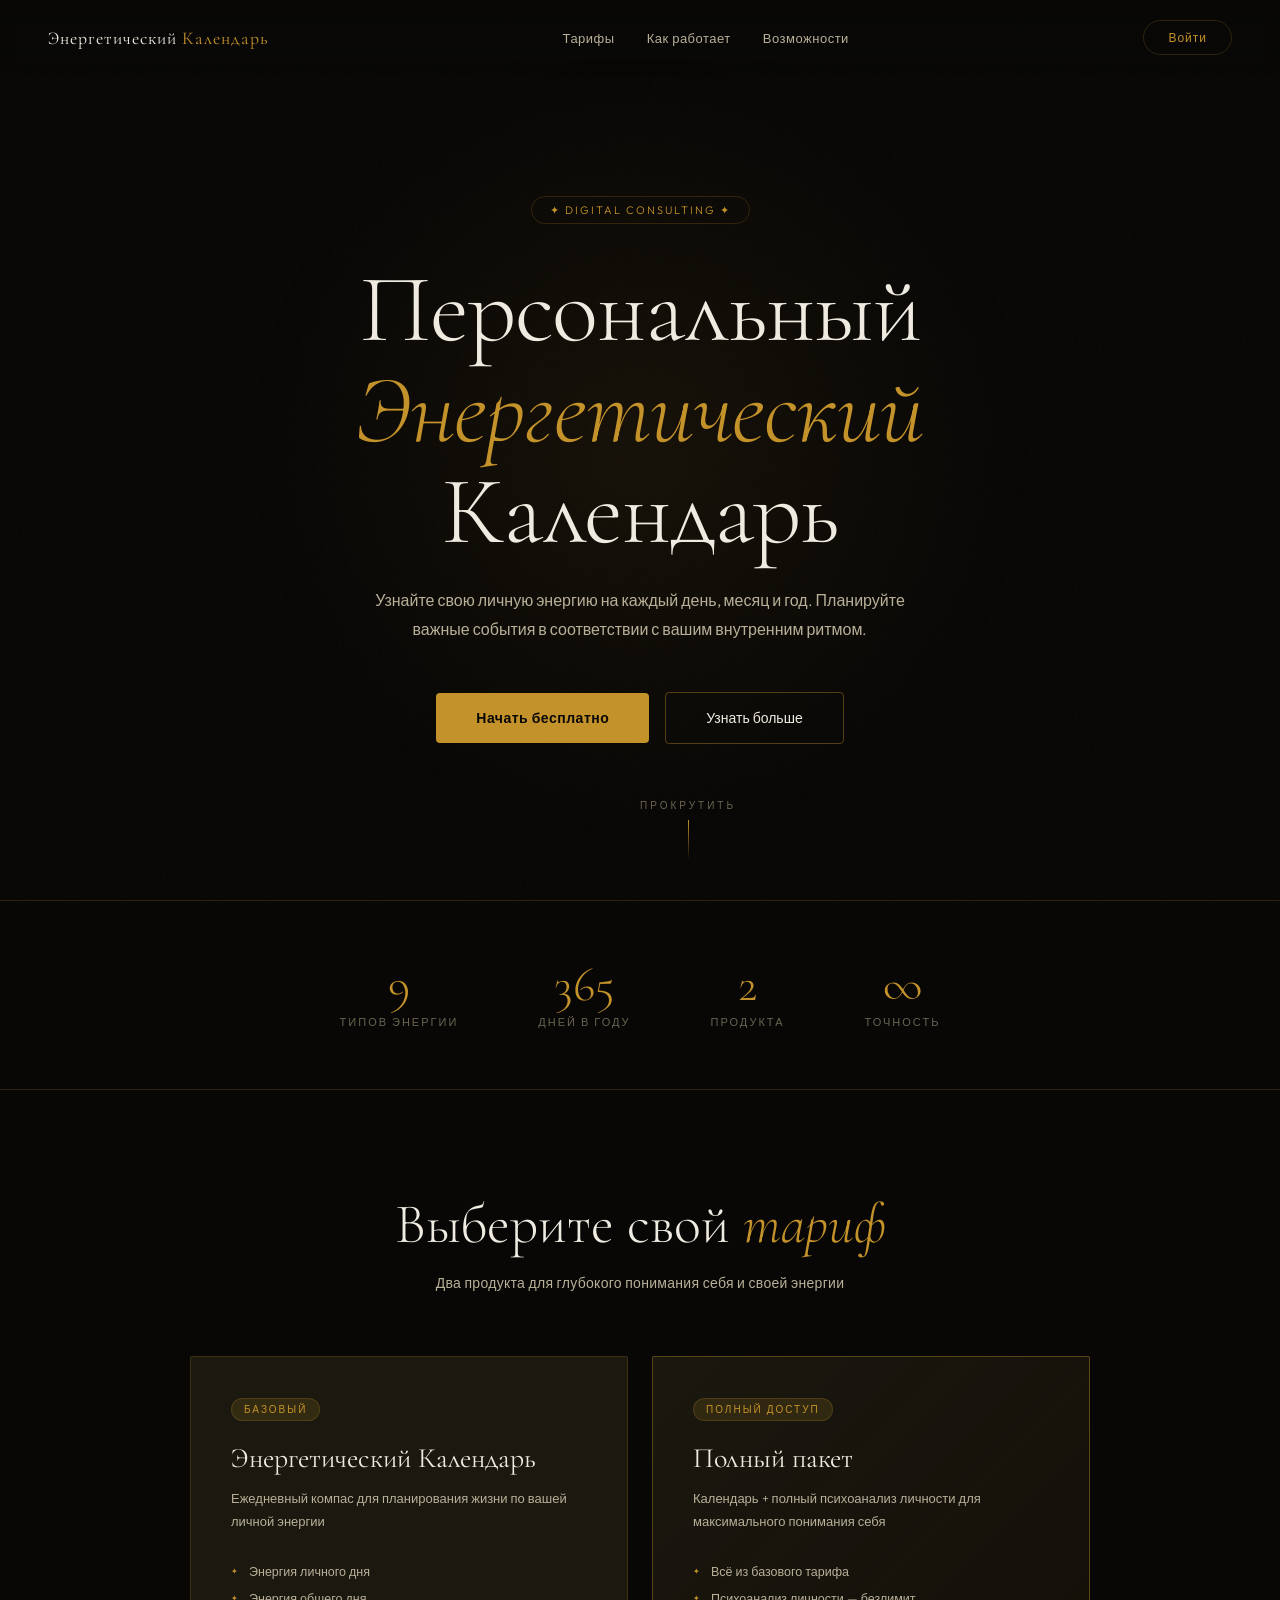
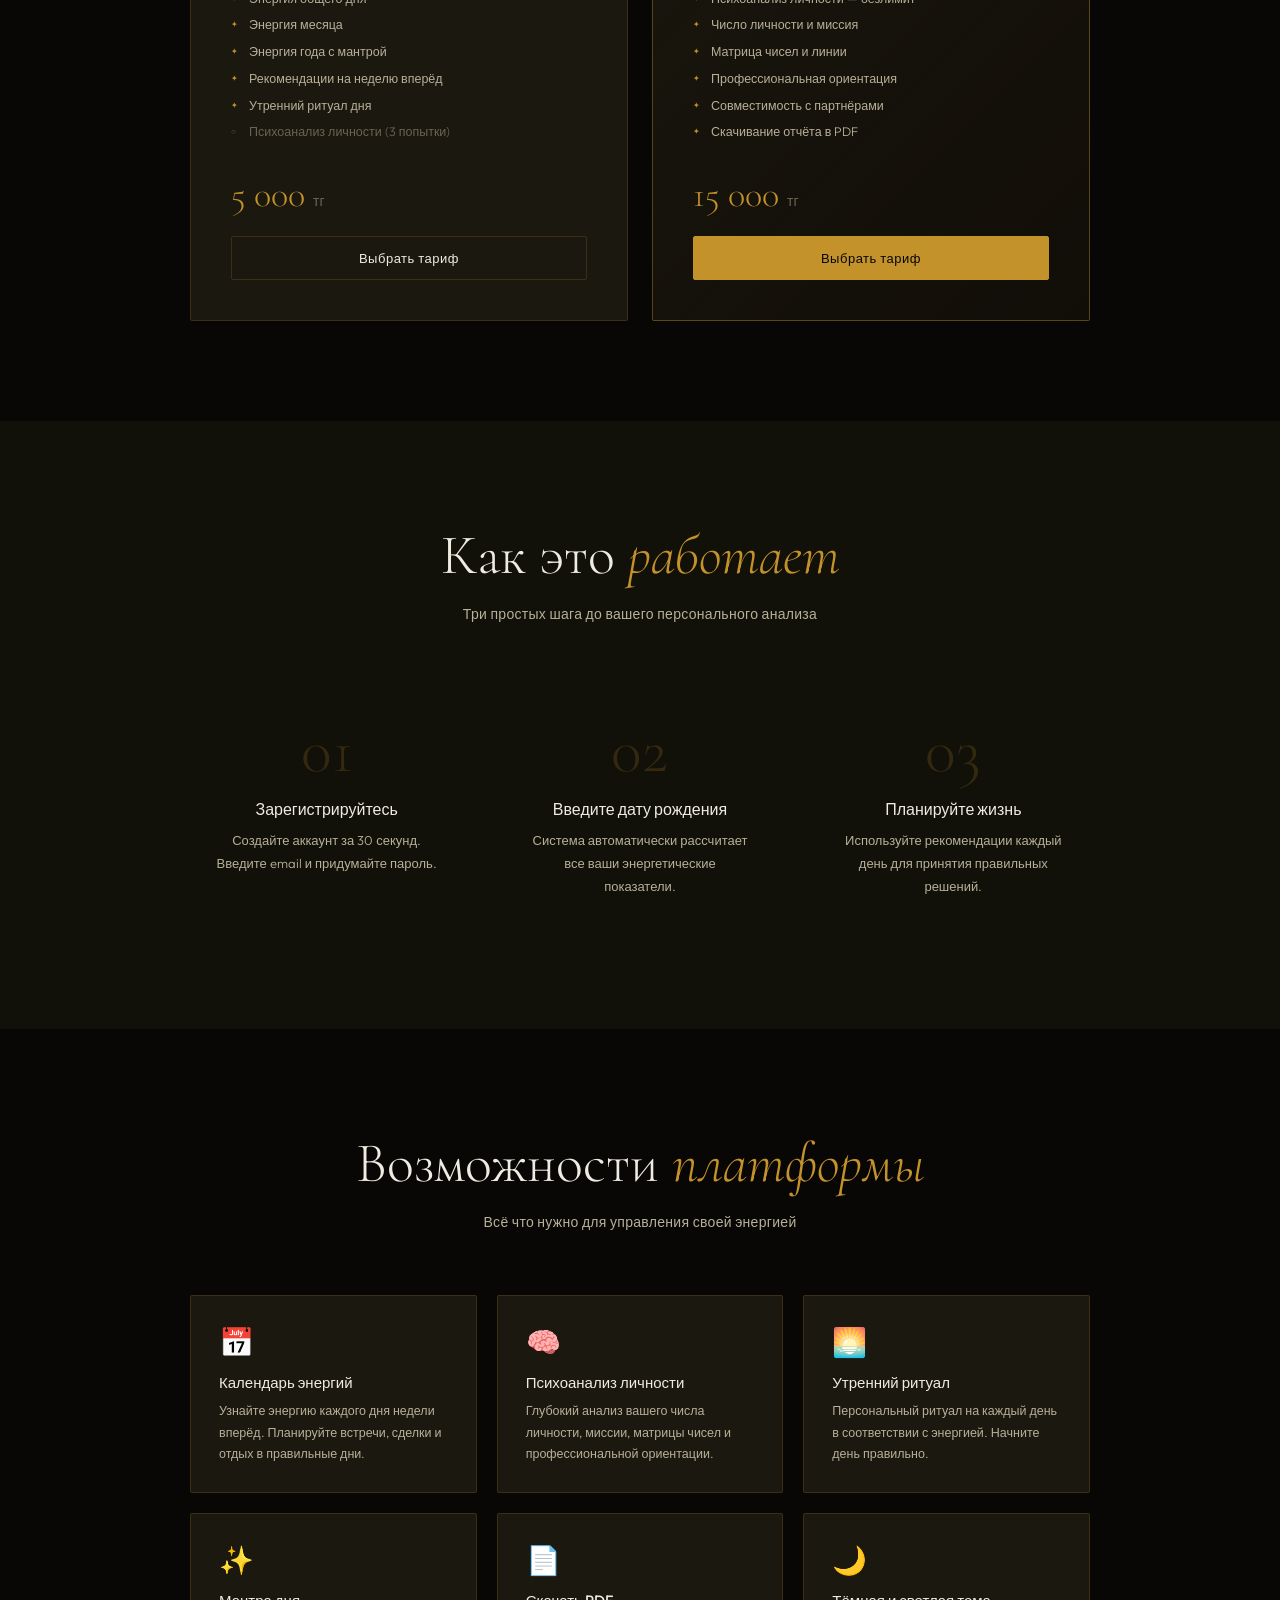
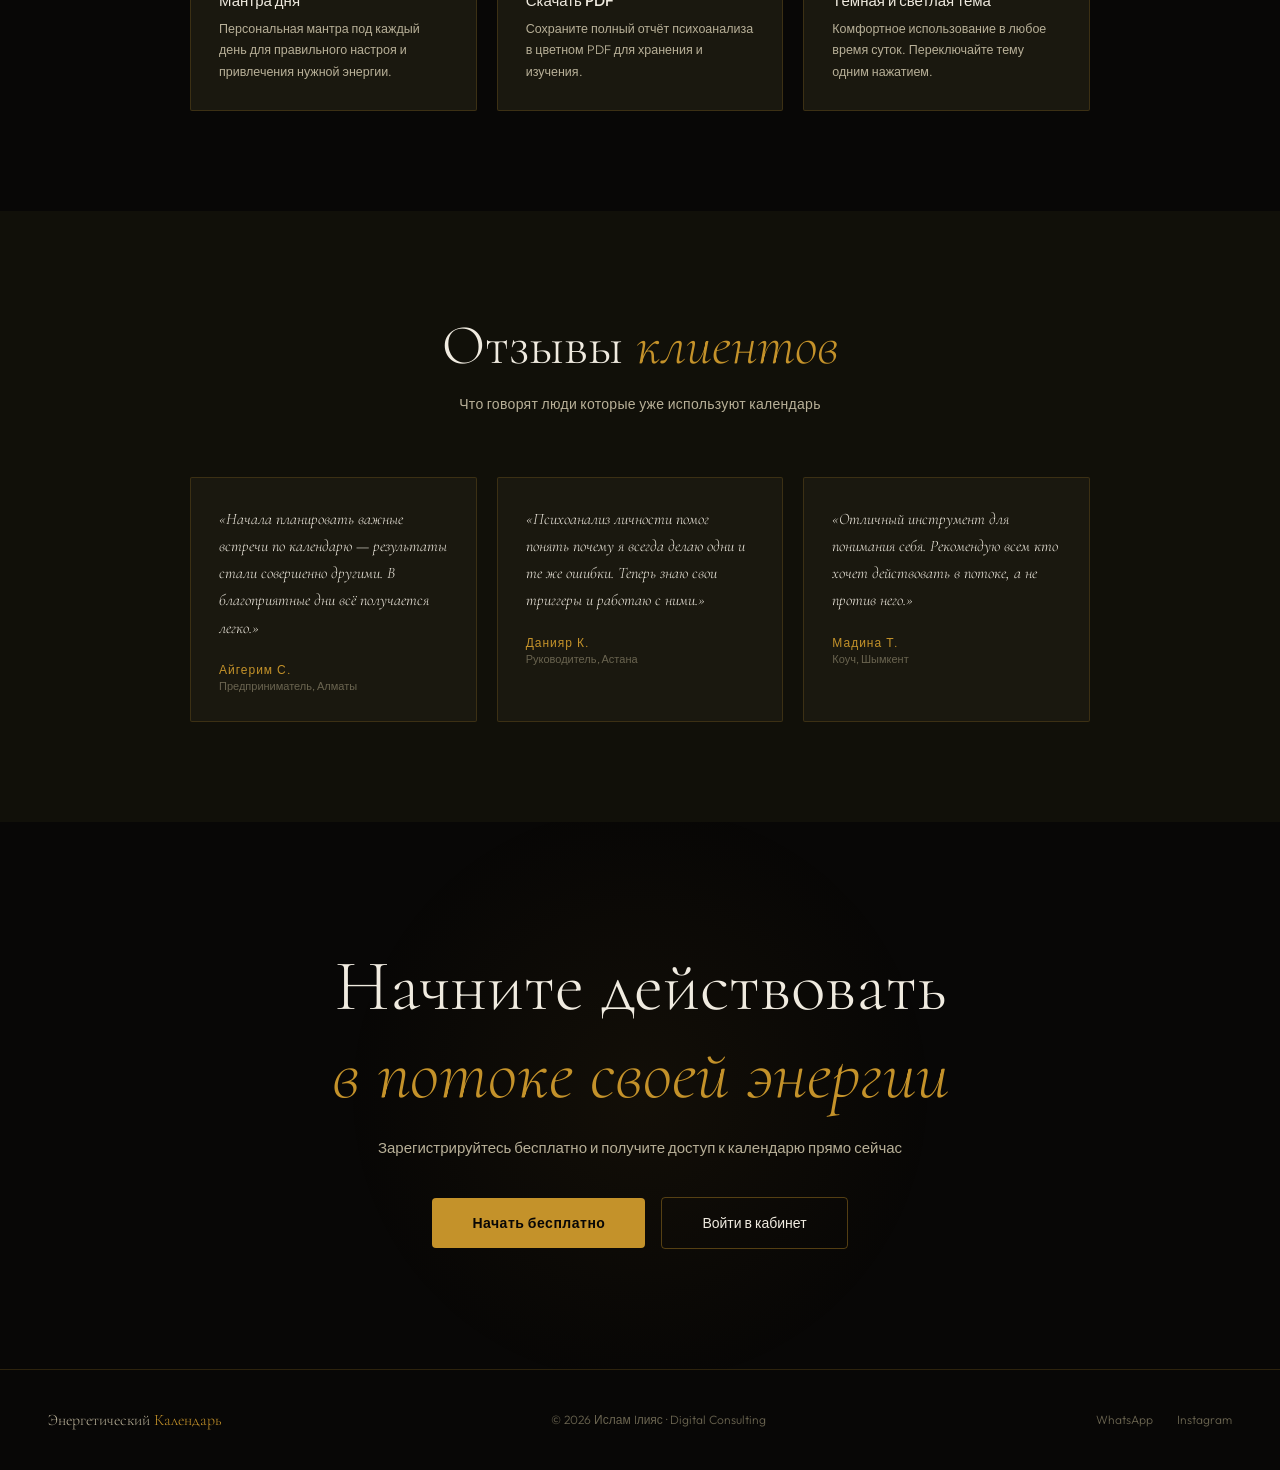
==== index.html @ 24935117 "Add files via upload" ====
<!DOCTYPE html>
<html lang="ru">
<head>
<meta charset="UTF-8">
<meta name="viewport" content="width=device-width, initial-scale=1.0">
<title>Персональный Энергетический Календарь</title>
<link href="https://fonts.googleapis.com/css2?family=Cormorant+Garamond:ital,wght@0,300;0,400;0,600;1,300;1,400&family=Outfit:wght@300;400;500;600&display=swap" rel="stylesheet">
<style>
:root{
  --gold:#C4922A;--gold2:#E8B84B;--gold3:#F5D98A;
  --dark:#080706;--dark2:#111009;--dark3:#1A180F;
  --light:#F8F4EC;--light2:#EDE8DC;--light3:#D4CDB8;
  --text:#F0EBE0;--text2:#B8B098;--text3:#6A6450;
  --border:rgba(196,146,42,0.2);
}
*{margin:0;padding:0;box-sizing:border-box;}
html{scroll-behavior:smooth;}
body{background:var(--dark);color:var(--text);font-family:'Outfit',sans-serif;font-weight:300;overflow-x:hidden;}

/* ── Grain overlay ── */
body::before{content:'';position:fixed;inset:0;background-image:url("data:image/svg+xml,%3Csvg viewBox='0 0 256 256' xmlns='http://www.w3.org/2000/svg'%3E%3Cfilter id='noise'%3E%3CfeTurbulence type='fractalNoise' baseFrequency='0.9' numOctaves='4' stitchTiles='stitch'/%3E%3C/filter%3E%3Crect width='100%25' height='100%25' filter='url(%23noise)' opacity='0.04'/%3E%3C/svg%3E");opacity:0.4;pointer-events:none;z-index:0;}

/* ── Nav ── */
nav{position:fixed;top:0;left:0;right:0;z-index:100;padding:20px 48px;display:flex;align-items:center;justify-content:space-between;background:linear-gradient(to bottom,rgba(8,7,6,0.95),transparent);backdrop-filter:blur(8px);}
.nav-logo{font-family:'Cormorant Garamond',serif;font-size:18px;font-weight:400;color:var(--text);letter-spacing:1px;}
.nav-logo span{color:var(--gold);}
.nav-links{display:flex;align-items:center;gap:32px;}
.nav-links a{font-size:13px;color:var(--text2);text-decoration:none;letter-spacing:0.5px;transition:color 0.2s;}
.nav-links a:hover{color:var(--gold);}
.nav-btn{padding:9px 24px;background:transparent;border:1px solid var(--border);border-radius:40px;color:var(--gold);font-family:'Outfit',sans-serif;font-size:12px;font-weight:500;letter-spacing:1px;text-decoration:none;transition:all 0.3s;cursor:pointer;}
.nav-btn:hover{background:var(--gold);color:var(--dark);border-color:var(--gold);}

/* ── Hero ── */
.hero{min-height:100vh;display:flex;align-items:center;justify-content:center;position:relative;overflow:hidden;padding:120px 48px 80px;}

/* Background orbs */
.hero::after{content:'';position:absolute;width:800px;height:800px;border-radius:50%;background:radial-gradient(circle,rgba(196,146,42,0.08) 0%,transparent 70%);top:50%;left:50%;transform:translate(-50%,-50%);pointer-events:none;}

.hero-inner{text-align:center;max-width:860px;position:relative;z-index:1;}

.hero-badge{display:inline-flex;align-items:center;gap:8px;padding:6px 18px;border:1px solid var(--border);border-radius:40px;font-size:11px;letter-spacing:2px;text-transform:uppercase;color:var(--gold);margin-bottom:36px;animation:fadeUp 0.8s ease both;}

.hero-title{font-family:'Cormorant Garamond',serif;font-size:clamp(48px,8vw,96px);font-weight:300;line-height:1.05;letter-spacing:-1px;margin-bottom:24px;animation:fadeUp 0.8s 0.1s ease both;opacity:0;}
.hero-title span{color:var(--gold);font-style:italic;}

.hero-sub{font-size:16px;color:var(--text2);line-height:1.8;max-width:560px;margin:0 auto 48px;animation:fadeUp 0.8s 0.2s ease both;opacity:0;}

.hero-actions{display:flex;align-items:center;justify-content:center;gap:16px;flex-wrap:wrap;animation:fadeUp 0.8s 0.3s ease both;opacity:0;}

.btn-primary{padding:16px 40px;background:var(--gold);border:none;border-radius:4px;color:var(--dark);font-family:'Outfit',sans-serif;font-size:14px;font-weight:600;letter-spacing:0.5px;text-decoration:none;cursor:pointer;transition:all 0.3s;position:relative;overflow:hidden;}
.btn-primary::after{content:'';position:absolute;inset:0;background:rgba(255,255,255,0.15);opacity:0;transition:opacity 0.2s;}
.btn-primary:hover::after{opacity:1;}
.btn-primary:hover{transform:translateY(-1px);box-shadow:0 8px 32px rgba(196,146,42,0.35);}

.btn-secondary{padding:16px 40px;background:transparent;border:1px solid rgba(196,146,42,0.4);border-radius:4px;color:var(--text);font-family:'Outfit',sans-serif;font-size:14px;font-weight:400;text-decoration:none;cursor:pointer;transition:all 0.3s;}
.btn-secondary:hover{border-color:var(--gold);color:var(--gold);}

/* Scroll indicator */
.scroll-hint{position:absolute;bottom:40px;left:50%;transform:translateX(-50%);display:flex;flex-direction:column;align-items:center;gap:8px;animation:fadeUp 1s 0.6s ease both;opacity:0;}
.scroll-hint span{font-size:10px;letter-spacing:3px;text-transform:uppercase;color:var(--text3);}
.scroll-line{width:1px;height:40px;background:linear-gradient(to bottom,var(--gold),transparent);animation:scrollPulse 2s ease infinite;}

/* ── Stats ── */
.stats{padding:60px 48px;border-top:1px solid var(--border);border-bottom:1px solid var(--border);display:flex;justify-content:center;gap:80px;flex-wrap:wrap;}
.stat-item{text-align:center;}
.stat-num{font-family:'Cormorant Garamond',serif;font-size:48px;font-weight:300;color:var(--gold);line-height:1;}
.stat-label{font-size:11px;letter-spacing:2px;text-transform:uppercase;color:var(--text3);margin-top:6px;}

/* ── Products ── */
.section{padding:100px 48px;}
.section-title{font-family:'Cormorant Garamond',serif;font-size:clamp(32px,5vw,56px);font-weight:300;text-align:center;margin-bottom:16px;}
.section-title span{color:var(--gold);font-style:italic;}
.section-sub{text-align:center;font-size:14px;color:var(--text2);margin-bottom:64px;letter-spacing:0.3px;}

.products-grid{display:grid;grid-template-columns:repeat(2,1fr);gap:24px;max-width:900px;margin:0 auto;}

.product-card{background:var(--dark3);border:1px solid var(--border);border-radius:2px;padding:40px;position:relative;overflow:hidden;transition:transform 0.3s,border-color 0.3s;}
.product-card::before{content:'';position:absolute;top:0;left:0;right:0;height:1px;background:linear-gradient(to right,transparent,var(--gold),transparent);opacity:0;transition:opacity 0.3s;}
.product-card:hover{transform:translateY(-4px);border-color:rgba(196,146,42,0.5);}
.product-card:hover::before{opacity:1;}
.product-card.featured{border-color:rgba(196,146,42,0.4);background:linear-gradient(135deg,var(--dark3),rgba(196,146,42,0.05));}

.product-badge{display:inline-block;padding:4px 12px;background:rgba(196,146,42,0.15);border:1px solid var(--border);border-radius:20px;font-size:10px;letter-spacing:2px;text-transform:uppercase;color:var(--gold);margin-bottom:20px;}
.product-name{font-family:'Cormorant Garamond',serif;font-size:28px;font-weight:400;margin-bottom:12px;}
.product-desc{font-size:13px;color:var(--text2);line-height:1.8;margin-bottom:28px;}
.product-features{list-style:none;display:flex;flex-direction:column;gap:8px;margin-bottom:32px;}
.product-features li{font-size:12.5px;color:var(--text2);padding-left:18px;position:relative;line-height:1.5;}
.product-features li::before{content:'✦';position:absolute;left:0;color:var(--gold);font-size:8px;top:3px;}
.product-features li.locked{color:var(--text3);}
.product-features li.locked::before{content:'○';color:var(--text3);}

.product-price{font-family:'Cormorant Garamond',serif;font-size:36px;font-weight:300;color:var(--gold);margin-bottom:20px;}
.product-price span{font-size:14px;font-family:'Outfit',sans-serif;color:var(--text3);font-weight:300;}

.product-btn{display:block;width:100%;padding:13px;text-align:center;background:transparent;border:1px solid var(--border);border-radius:2px;color:var(--text);font-family:'Outfit',sans-serif;font-size:13px;font-weight:500;letter-spacing:0.5px;text-decoration:none;cursor:pointer;transition:all 0.3s;}
.product-btn:hover,.product-btn.primary{background:var(--gold);color:var(--dark);border-color:var(--gold);}

/* ── How it works ── */
.how-section{padding:100px 48px;background:var(--dark2);}
.steps{display:grid;grid-template-columns:repeat(3,1fr);gap:40px;max-width:900px;margin:0 auto;}
.step{text-align:center;padding:32px 24px;}
.step-num{font-family:'Cormorant Garamond',serif;font-size:64px;font-weight:300;color:rgba(196,146,42,0.2);line-height:1;margin-bottom:16px;}
.step-title{font-size:16px;font-weight:500;margin-bottom:10px;color:var(--text);}
.step-desc{font-size:13px;color:var(--text2);line-height:1.75;}

/* ── Features ── */
.features-grid{display:grid;grid-template-columns:repeat(3,1fr);gap:20px;max-width:900px;margin:0 auto;}
.feature-card{padding:28px;background:var(--dark3);border:1px solid var(--border);border-radius:2px;transition:border-color 0.3s;}
.feature-card:hover{border-color:rgba(196,146,42,0.4);}
.feature-icon{font-size:28px;margin-bottom:14px;}
.feature-title{font-size:15px;font-weight:500;margin-bottom:8px;}
.feature-desc{font-size:12.5px;color:var(--text2);line-height:1.7;}

/* ── Testimonials ── */
.testimonials{padding:100px 48px;background:var(--dark2);}
.testimonials-grid{display:grid;grid-template-columns:repeat(3,1fr);gap:20px;max-width:900px;margin:0 auto;}
.testimonial-card{padding:28px;background:var(--dark3);border:1px solid var(--border);border-radius:2px;}
.testimonial-text{font-family:'Cormorant Garamond',serif;font-size:16px;font-style:italic;color:var(--text);line-height:1.7;margin-bottom:20px;}
.testimonial-author{font-size:12px;color:var(--gold);letter-spacing:1px;}
.testimonial-role{font-size:11px;color:var(--text3);margin-top:2px;}

/* ── CTA ── */
.cta-section{padding:120px 48px;text-align:center;position:relative;overflow:hidden;}
.cta-section::before{content:'';position:absolute;width:600px;height:600px;border-radius:50%;background:radial-gradient(circle,rgba(196,146,42,0.06) 0%,transparent 70%);top:50%;left:50%;transform:translate(-50%,-50%);pointer-events:none;}
.cta-title{font-family:'Cormorant Garamond',serif;font-size:clamp(36px,6vw,72px);font-weight:300;margin-bottom:20px;position:relative;z-index:1;}
.cta-title span{color:var(--gold);font-style:italic;}
.cta-sub{font-size:15px;color:var(--text2);margin-bottom:40px;position:relative;z-index:1;}

/* ── Footer ── */
footer{padding:40px 48px;border-top:1px solid var(--border);display:flex;align-items:center;justify-content:space-between;flex-wrap:wrap;gap:16px;}
.footer-logo{font-family:'Cormorant Garamond',serif;font-size:16px;color:var(--text2);}
.footer-logo span{color:var(--gold);}
.footer-text{font-size:12px;color:var(--text3);}
.footer-contacts{display:flex;gap:24px;}
.footer-contacts a{font-size:12px;color:var(--text3);text-decoration:none;transition:color 0.2s;}
.footer-contacts a:hover{color:var(--gold);}

/* ── Animations ── */
@keyframes fadeUp{from{opacity:0;transform:translateY(20px);}to{opacity:1;transform:translateY(0);}}
@keyframes scrollPulse{0%,100%{opacity:0.3;}50%{opacity:1;}}

.reveal{opacity:0;transform:translateY(24px);transition:opacity 0.7s ease,transform 0.7s ease;}
.reveal.visible{opacity:1;transform:translateY(0);}

/* ── Mobile ── */
@media(max-width:768px){
  nav{padding:16px 24px;}
  .nav-links{display:none;}
  .hero{padding:100px 24px 60px;}
  .stats{gap:40px;padding:40px 24px;}
  .section,.how-section,.testimonials,.cta-section{padding:60px 24px;}
  .products-grid,.steps,.features-grid,.testimonials-grid{grid-template-columns:1fr;}
  footer{padding:30px 24px;flex-direction:column;text-align:center;}
  .footer-contacts{justify-content:center;}
}
</style>
</head>
<body>

<!-- Nav -->
<nav>
  <div class="nav-logo">Энергетический <span>Календарь</span></div>
  <div class="nav-links">
    <a href="#products">Тарифы</a>
    <a href="#how">Как работает</a>
    <a href="#features">Возможности</a>
  </div>
  <a href="login.html" class="nav-btn">Войти</a>
</nav>

<!-- Hero -->
<section class="hero">
  <div class="hero-inner">
    <div class="hero-badge">✦ Digital Consulting ✦</div>
    <h1 class="hero-title">
      Персональный<br>
      <span>Энергетический</span><br>
      Календарь
    </h1>
    <p class="hero-sub">
      Узнайте свою личную энергию на каждый день, месяц и год.
      Планируйте важные события в соответствии с вашим внутренним ритмом.
    </p>
    <div class="hero-actions">
      <a href="login.html?action=register" class="btn-primary">Начать бесплатно</a>
      <a href="#products" class="btn-secondary">Узнать больше</a>
    </div>
  </div>
  <div class="scroll-hint">
    <span>Прокрутить</span>
    <div class="scroll-line"></div>
  </div>
</section>

<!-- Stats -->
<div class="stats reveal">
  <div class="stat-item">
    <div class="stat-num">9</div>
    <div class="stat-label">Типов энергии</div>
  </div>
  <div class="stat-item">
    <div class="stat-num">365</div>
    <div class="stat-label">Дней в году</div>
  </div>
  <div class="stat-item">
    <div class="stat-num">2</div>
    <div class="stat-label">Продукта</div>
  </div>
  <div class="stat-item">
    <div class="stat-num">∞</div>
    <div class="stat-label">Точность</div>
  </div>
</div>

<!-- Products -->
<section class="section" id="products">
  <h2 class="section-title reveal">Выберите свой <span>тариф</span></h2>
  <p class="section-sub reveal">Два продукта для глубокого понимания себя и своей энергии</p>
  <div class="products-grid reveal">
    <div class="product-card">
      <div class="product-badge">Базовый</div>
      <div class="product-name">Энергетический Календарь</div>
      <p class="product-desc">Ежедневный компас для планирования жизни по вашей личной энергии</p>
      <ul class="product-features">
        <li>Энергия личного дня</li>
        <li>Энергия общего дня</li>
        <li>Энергия месяца</li>
        <li>Энергия года с мантрой</li>
        <li>Рекомендации на неделю вперёд</li>
        <li>Утренний ритуал дня</li>
        <li class="locked">Психоанализ личности (3 попытки)</li>
      </ul>
      <div class="product-price">5 000 <span>тг</span></div>
      <a href="login.html?action=register&plan=basic" class="product-btn">Выбрать тариф</a>
    </div>
    <div class="product-card featured">
      <div class="product-badge">Полный доступ</div>
      <div class="product-name">Полный пакет</div>
      <p class="product-desc">Календарь + полный психоанализ личности для максимального понимания себя</p>
      <ul class="product-features">
        <li>Всё из базового тарифа</li>
        <li>Психоанализ личности — безлимит</li>
        <li>Число личности и миссия</li>
        <li>Матрица чисел и линии</li>
        <li>Профессиональная ориентация</li>
        <li>Совместимость с партнёрами</li>
        <li>Скачивание отчёта в PDF</li>
      </ul>
      <div class="product-price">15 000 <span>тг</span></div>
      <a href="login.html?action=register&plan=full" class="product-btn primary">Выбрать тариф</a>
    </div>
  </div>
</section>

<!-- How it works -->
<section class="how-section" id="how">
  <h2 class="section-title reveal">Как это <span>работает</span></h2>
  <p class="section-sub reveal">Три простых шага до вашего персонального анализа</p>
  <div class="steps">
    <div class="step reveal">
      <div class="step-num">01</div>
      <div class="step-title">Зарегистрируйтесь</div>
      <p class="step-desc">Создайте аккаунт за 30 секунд. Введите email и придумайте пароль.</p>
    </div>
    <div class="step reveal">
      <div class="step-num">02</div>
      <div class="step-title">Введите дату рождения</div>
      <p class="step-desc">Система автоматически рассчитает все ваши энергетические показатели.</p>
    </div>
    <div class="step reveal">
      <div class="step-num">03</div>
      <div class="step-title">Планируйте жизнь</div>
      <p class="step-desc">Используйте рекомендации каждый день для принятия правильных решений.</p>
    </div>
  </div>
</section>

<!-- Features -->
<section class="section" id="features">
  <h2 class="section-title reveal">Возможности <span>платформы</span></h2>
  <p class="section-sub reveal">Всё что нужно для управления своей энергией</p>
  <div class="features-grid">
    <div class="feature-card reveal">
      <div class="feature-icon">📅</div>
      <div class="feature-title">Календарь энергий</div>
      <p class="feature-desc">Узнайте энергию каждого дня недели вперёд. Планируйте встречи, сделки и отдых в правильные дни.</p>
    </div>
    <div class="feature-card reveal">
      <div class="feature-icon">🧠</div>
      <div class="feature-title">Психоанализ личности</div>
      <p class="feature-desc">Глубокий анализ вашего числа личности, миссии, матрицы чисел и профессиональной ориентации.</p>
    </div>
    <div class="feature-card reveal">
      <div class="feature-icon">🌅</div>
      <div class="feature-title">Утренний ритуал</div>
      <p class="feature-desc">Персональный ритуал на каждый день в соответствии с энергией. Начните день правильно.</p>
    </div>
    <div class="feature-card reveal">
      <div class="feature-icon">✨</div>
      <div class="feature-title">Мантра дня</div>
      <p class="feature-desc">Персональная мантра под каждый день для правильного настроя и привлечения нужной энергии.</p>
    </div>
    <div class="feature-card reveal">
      <div class="feature-icon">📄</div>
      <div class="feature-title">Скачать PDF</div>
      <p class="feature-desc">Сохраните полный отчёт психоанализа в цветном PDF для хранения и изучения.</p>
    </div>
    <div class="feature-card reveal">
      <div class="feature-icon">🌙</div>
      <div class="feature-title">Тёмная и светлая тема</div>
      <p class="feature-desc">Комфортное использование в любое время суток. Переключайте тему одним нажатием.</p>
    </div>
  </div>
</section>

<!-- Testimonials -->
<section class="testimonials">
  <h2 class="section-title reveal">Отзывы <span>клиентов</span></h2>
  <p class="section-sub reveal">Что говорят люди которые уже используют календарь</p>
  <div class="testimonials-grid">
    <div class="testimonial-card reveal">
      <p class="testimonial-text">«Начала планировать важные встречи по календарю — результаты стали совершенно другими. В благоприятные дни всё получается легко.»</p>
      <div class="testimonial-author">Айгерим С.</div>
      <div class="testimonial-role">Предприниматель, Алматы</div>
    </div>
    <div class="testimonial-card reveal">
      <p class="testimonial-text">«Психоанализ личности помог понять почему я всегда делаю одни и те же ошибки. Теперь знаю свои триггеры и работаю с ними.»</p>
      <div class="testimonial-author">Данияр К.</div>
      <div class="testimonial-role">Руководитель, Астана</div>
    </div>
    <div class="testimonial-card reveal">
      <p class="testimonial-text">«Отличный инструмент для понимания себя. Рекомендую всем кто хочет действовать в потоке, а не против него.»</p>
      <div class="testimonial-author">Мадина Т.</div>
      <div class="testimonial-role">Коуч, Шымкент</div>
    </div>
  </div>
</section>

<!-- CTA -->
<section class="cta-section">
  <h2 class="cta-title reveal">Начните действовать<br><span>в потоке своей энергии</span></h2>
  <p class="cta-sub reveal">Зарегистрируйтесь бесплатно и получите доступ к календарю прямо сейчас</p>
  <div class="hero-actions reveal">
    <a href="login.html?action=register" class="btn-primary">Начать бесплатно</a>
    <a href="login.html" class="btn-secondary">Войти в кабинет</a>
  </div>
</section>

<!-- Footer -->
<footer>
  <div class="footer-logo">Энергетический <span>Календарь</span></div>
  <div class="footer-text">© 2026 Ислам Iлияс · Digital Consulting</div>
  <div class="footer-contacts">
    <a href="https://wa.me/77001234567">WhatsApp</a>
    <a href="https://instagram.com/islam_ilyas">Instagram</a>
  </div>
</footer>

<script>
// Reveal on scroll
const observer=new IntersectionObserver(entries=>{
  entries.forEach(e=>{if(e.isIntersecting){e.target.classList.add('visible');}});
},{threshold:0.1});
document.querySelectorAll('.reveal').forEach(el=>observer.observe(el));
</script>
</body>
</html>
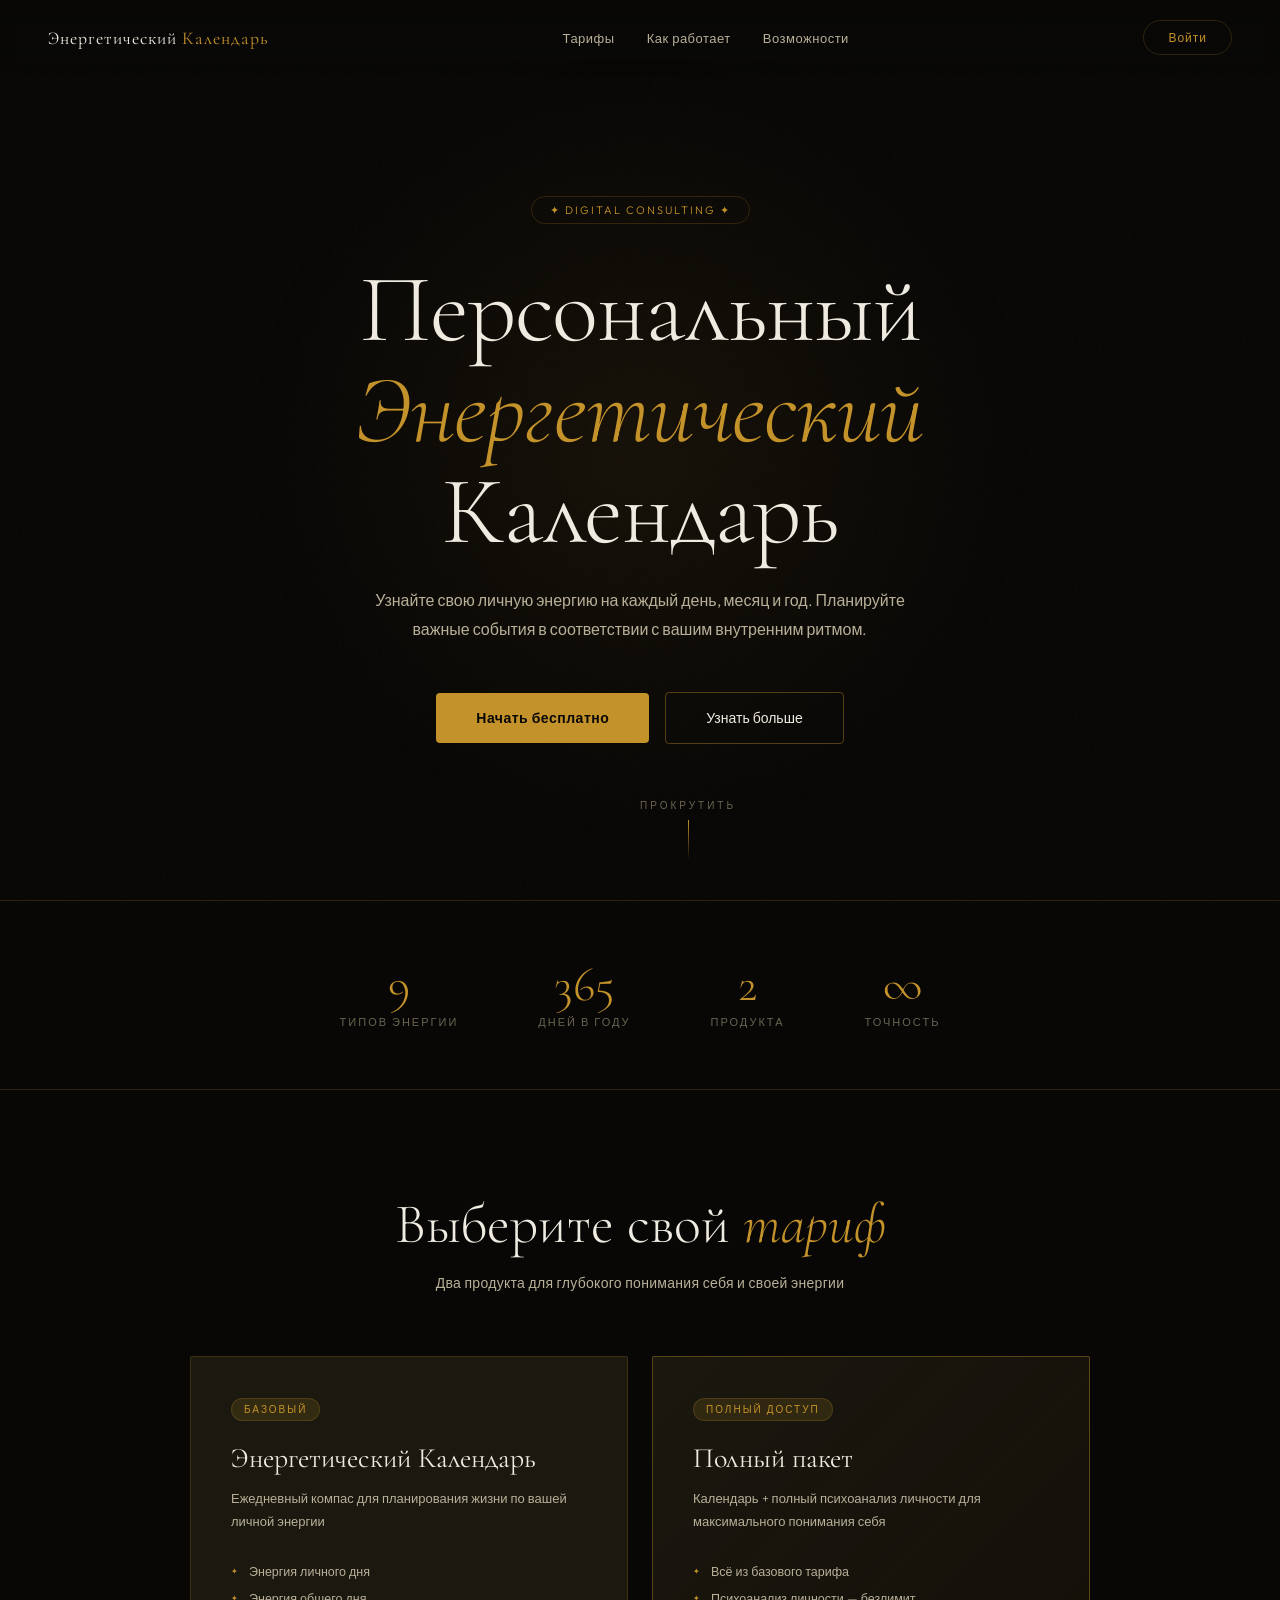
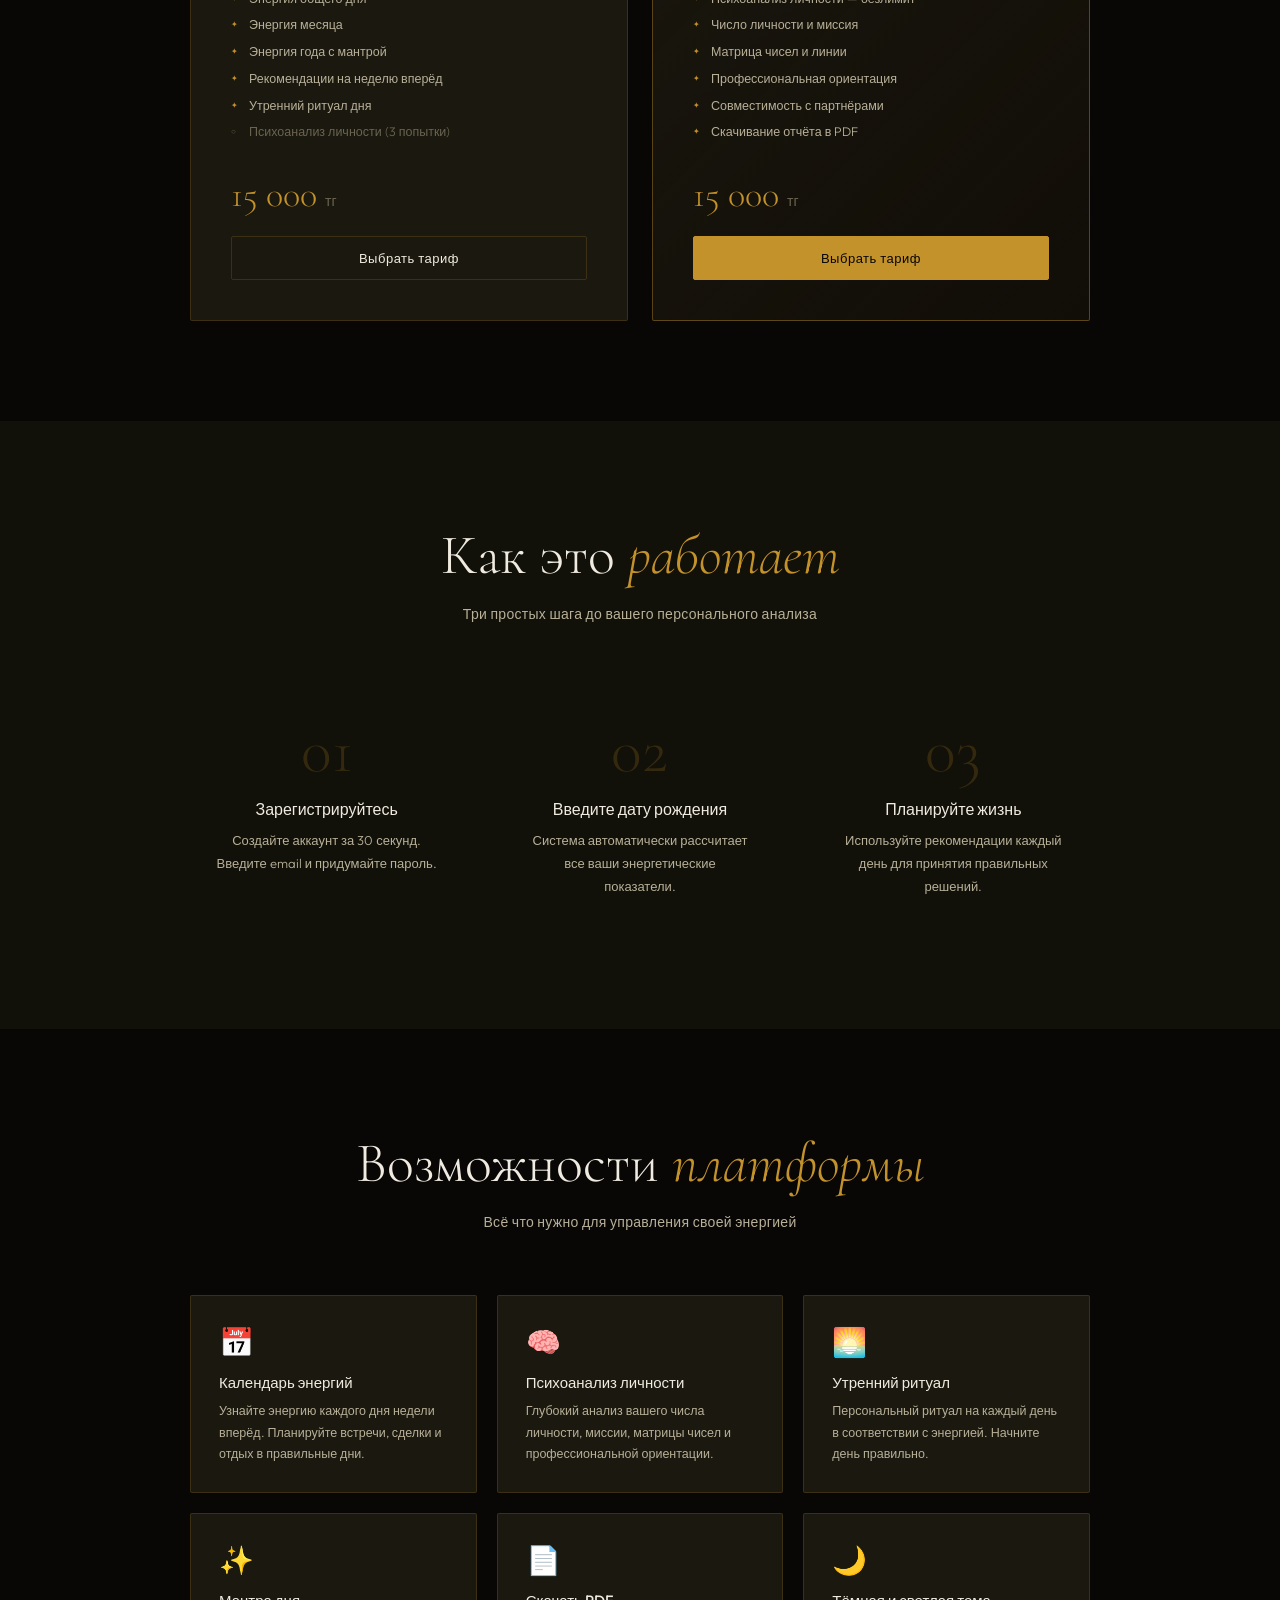
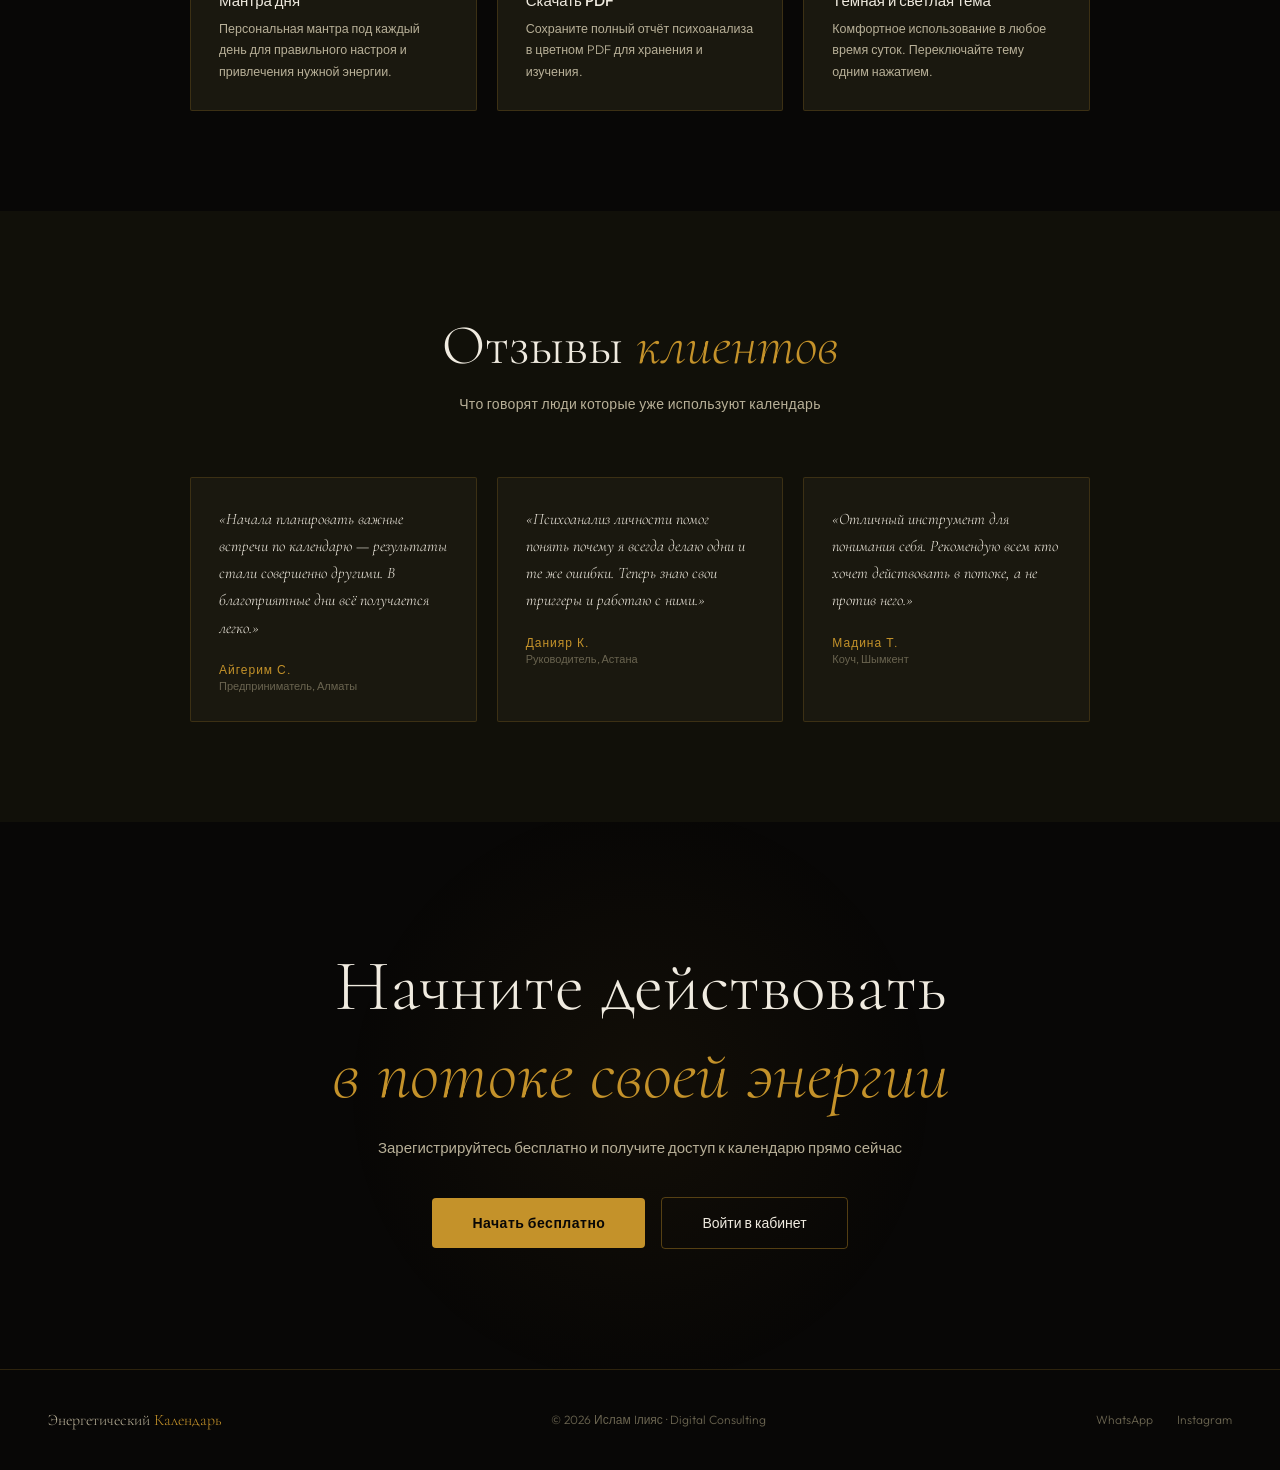
==== commit 138ed4b3: "Add files via upload" ====
--- a/index.html
+++ b/index.html
@@ -230,7 +230,7 @@
         <li>Утренний ритуал дня</li>
         <li class="locked">Психоанализ личности (3 попытки)</li>
       </ul>
-      <div class="product-price">5 000 <span>тг</span></div>
+      <div class="product-price">15 000 <span>тг</span></div>
       <a href="login.html?action=register&plan=basic" class="product-btn">Выбрать тариф</a>
     </div>
     <div class="product-card featured">
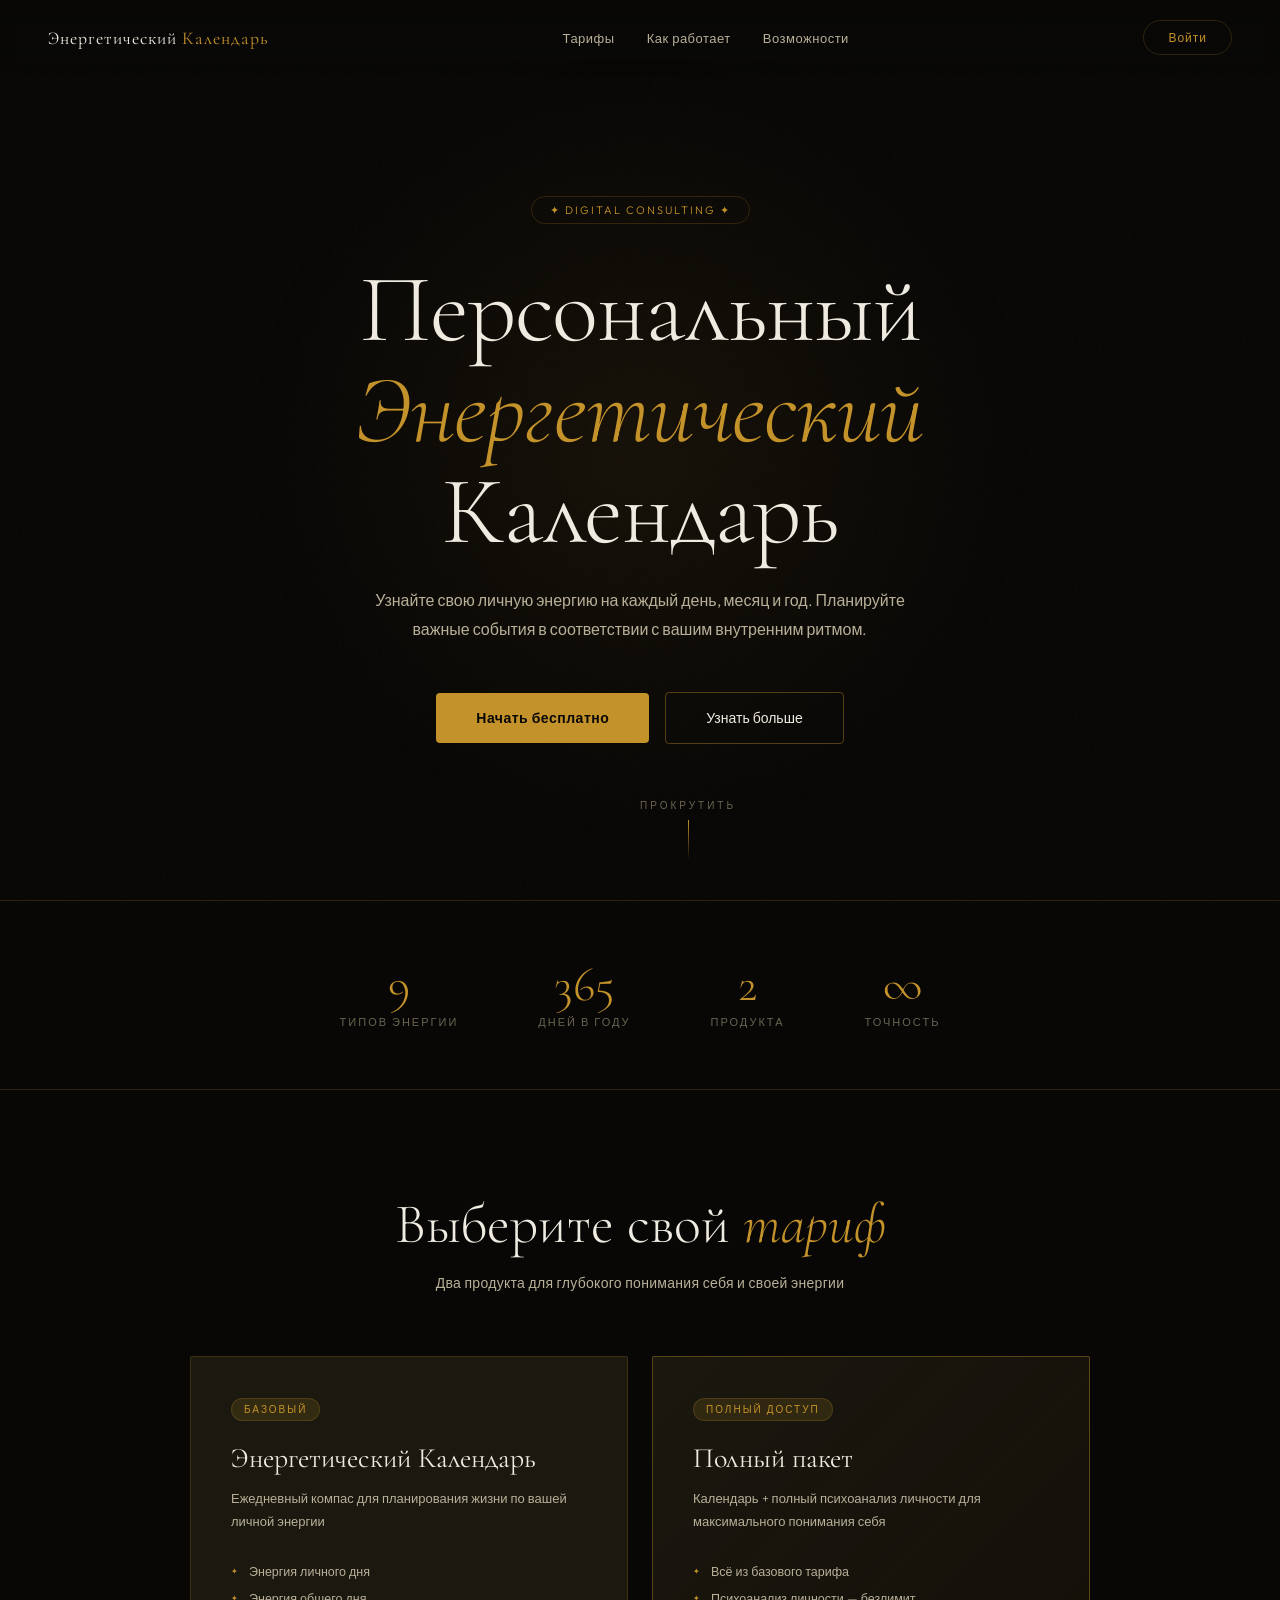
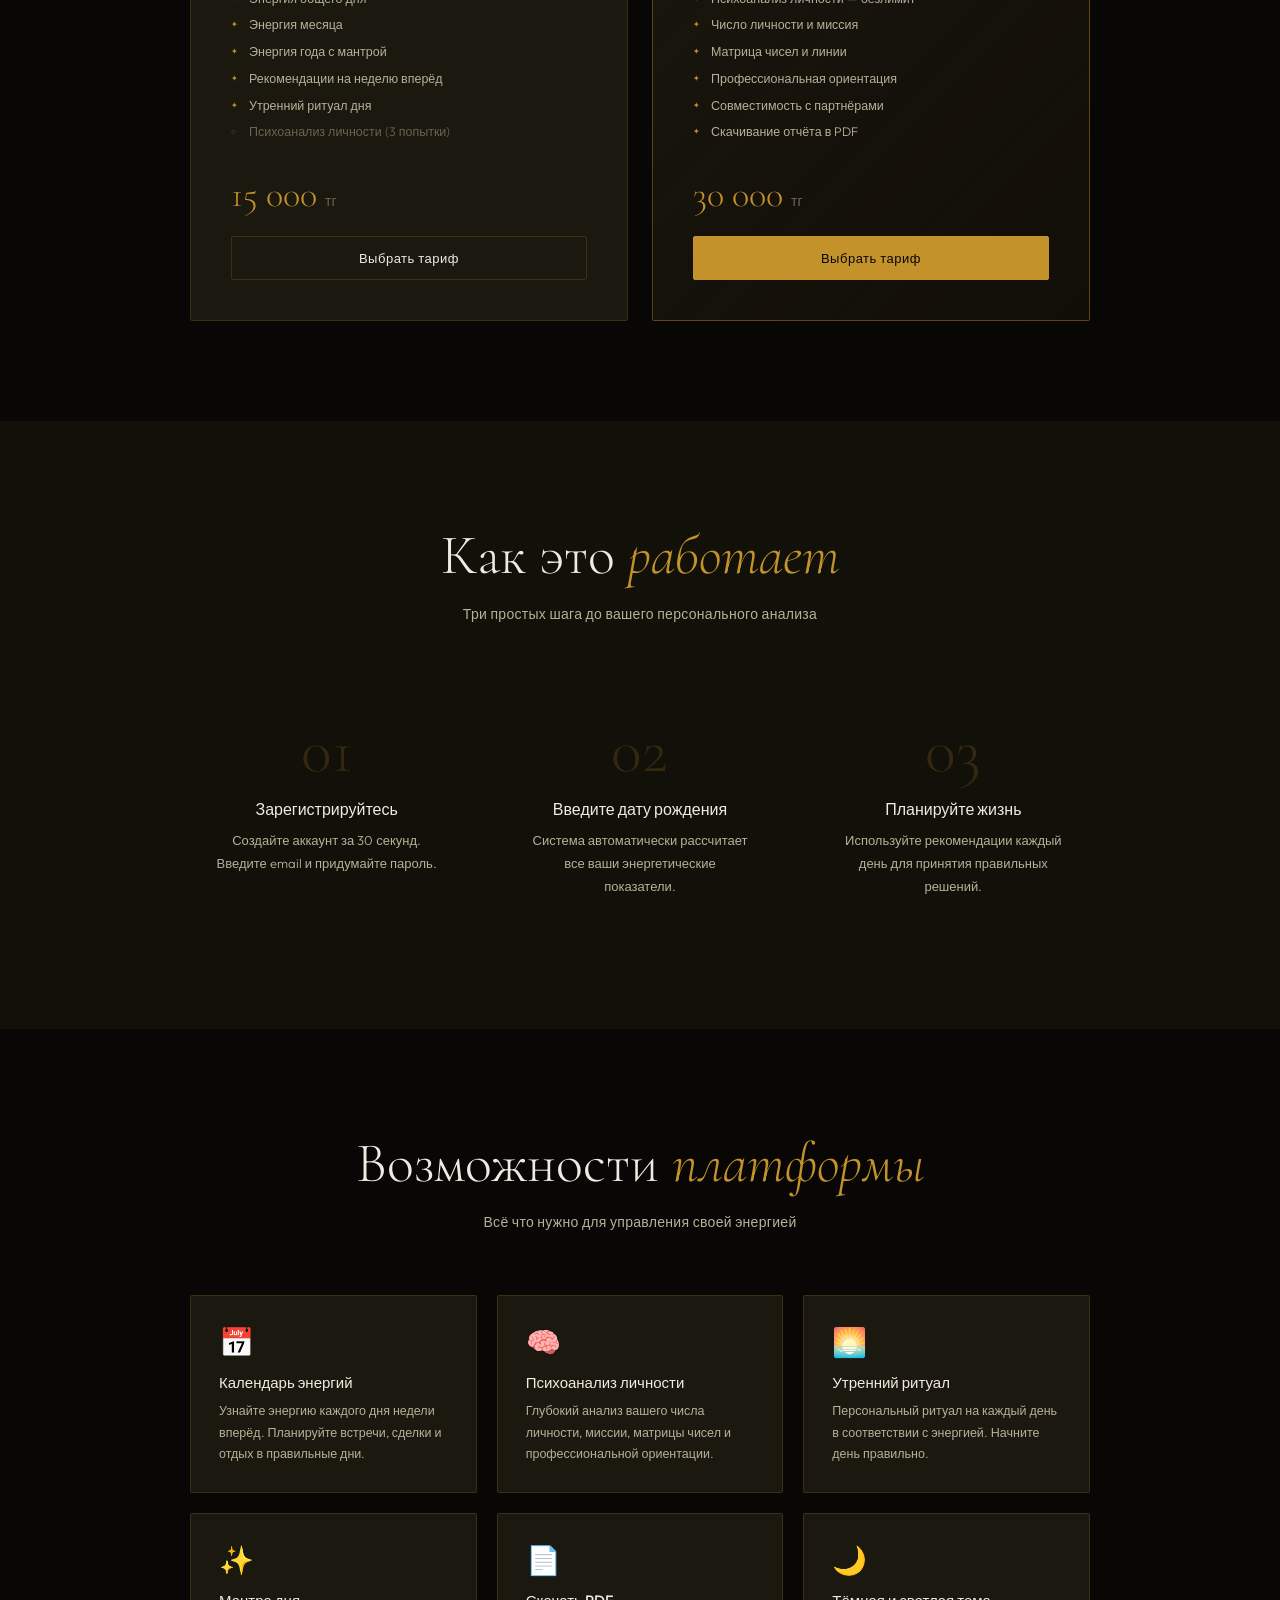
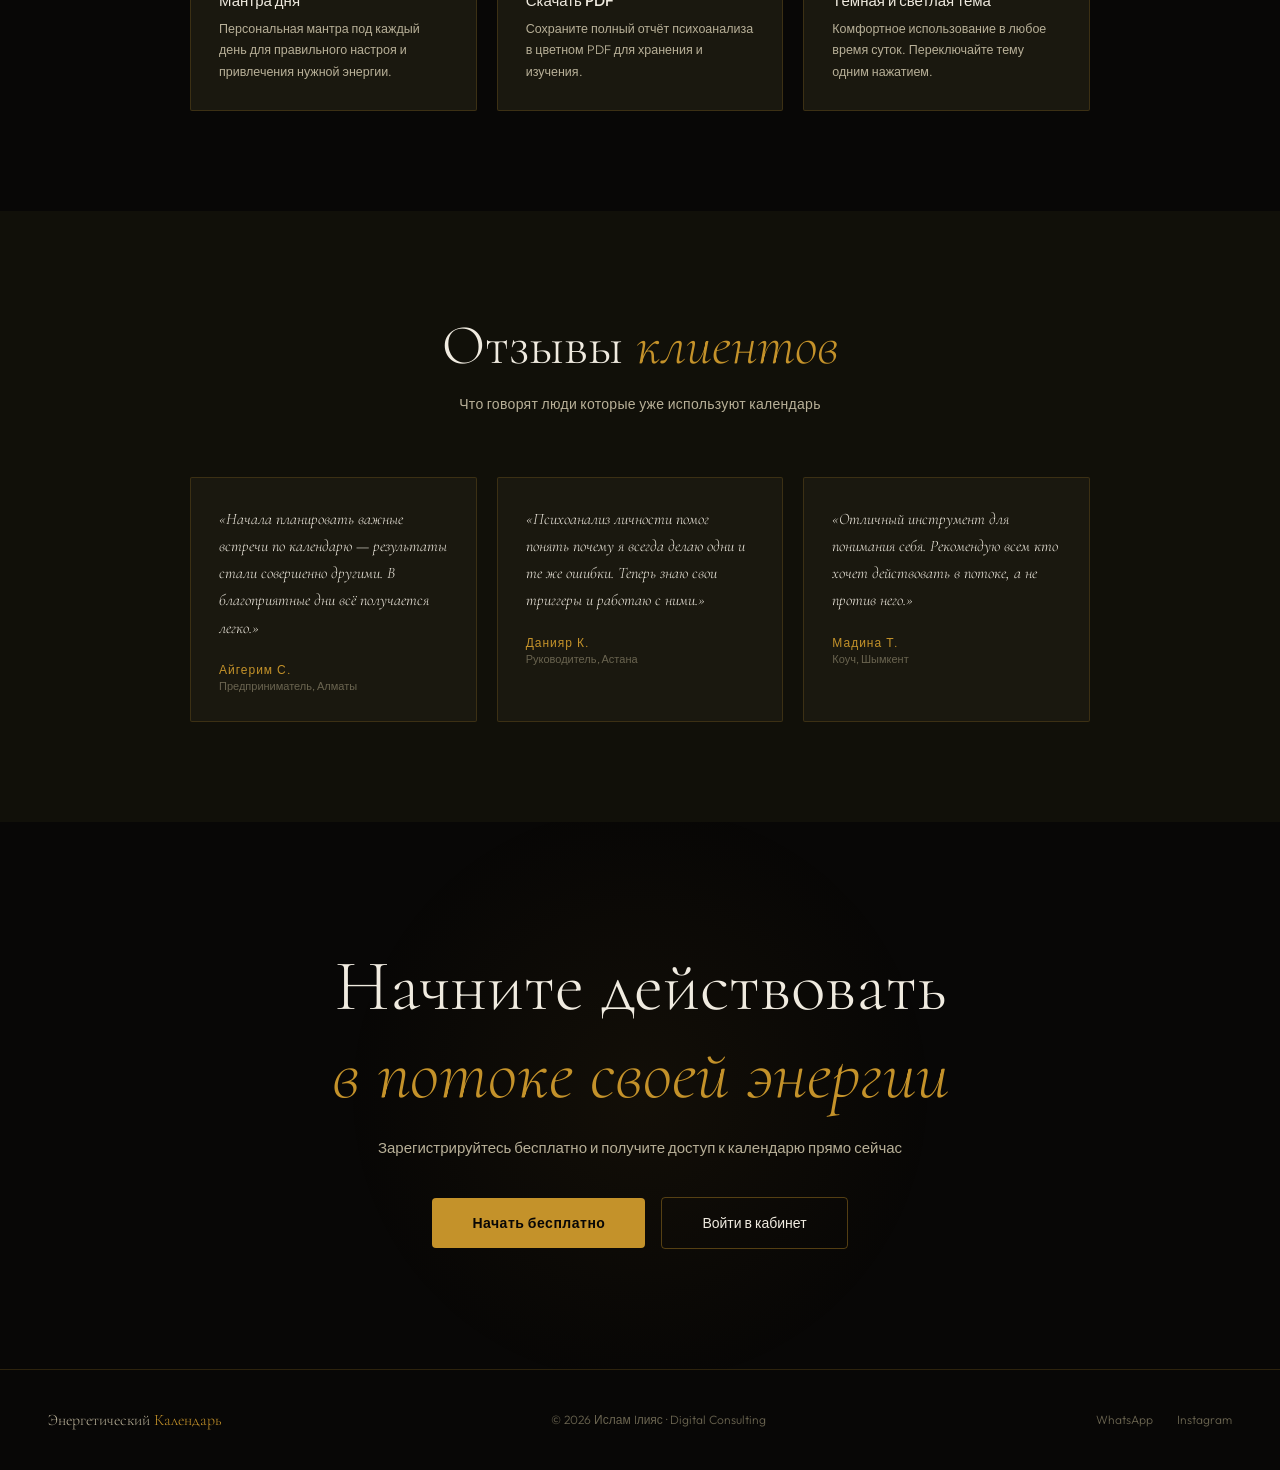
==== commit 9f151a0e: "Add files via upload" ====
--- a/index.html
+++ b/index.html
@@ -246,7 +246,7 @@
         <li>Совместимость с партнёрами</li>
         <li>Скачивание отчёта в PDF</li>
       </ul>
-      <div class="product-price">15 000 <span>тг</span></div>
+      <div class="product-price">30 000 <span>тг</span></div>
       <a href="login.html?action=register&plan=full" class="product-btn primary">Выбрать тариф</a>
     </div>
   </div>
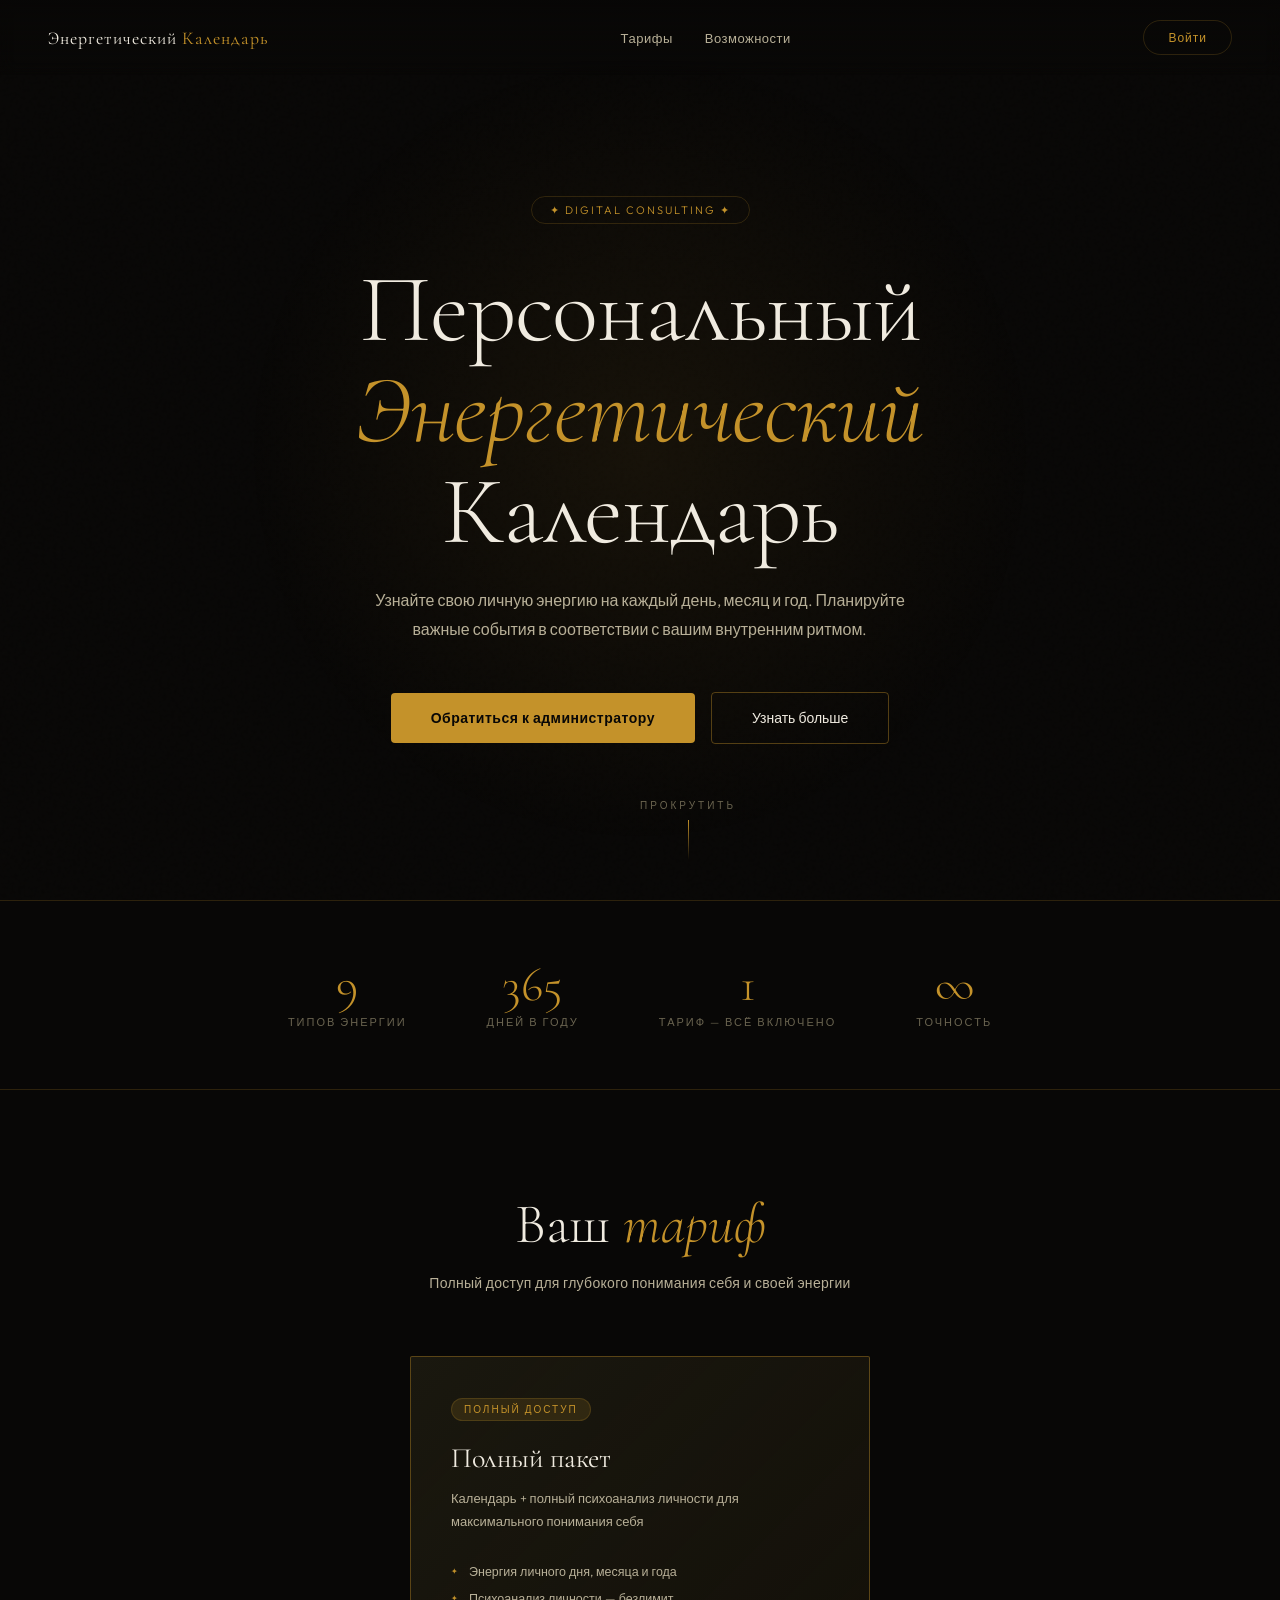
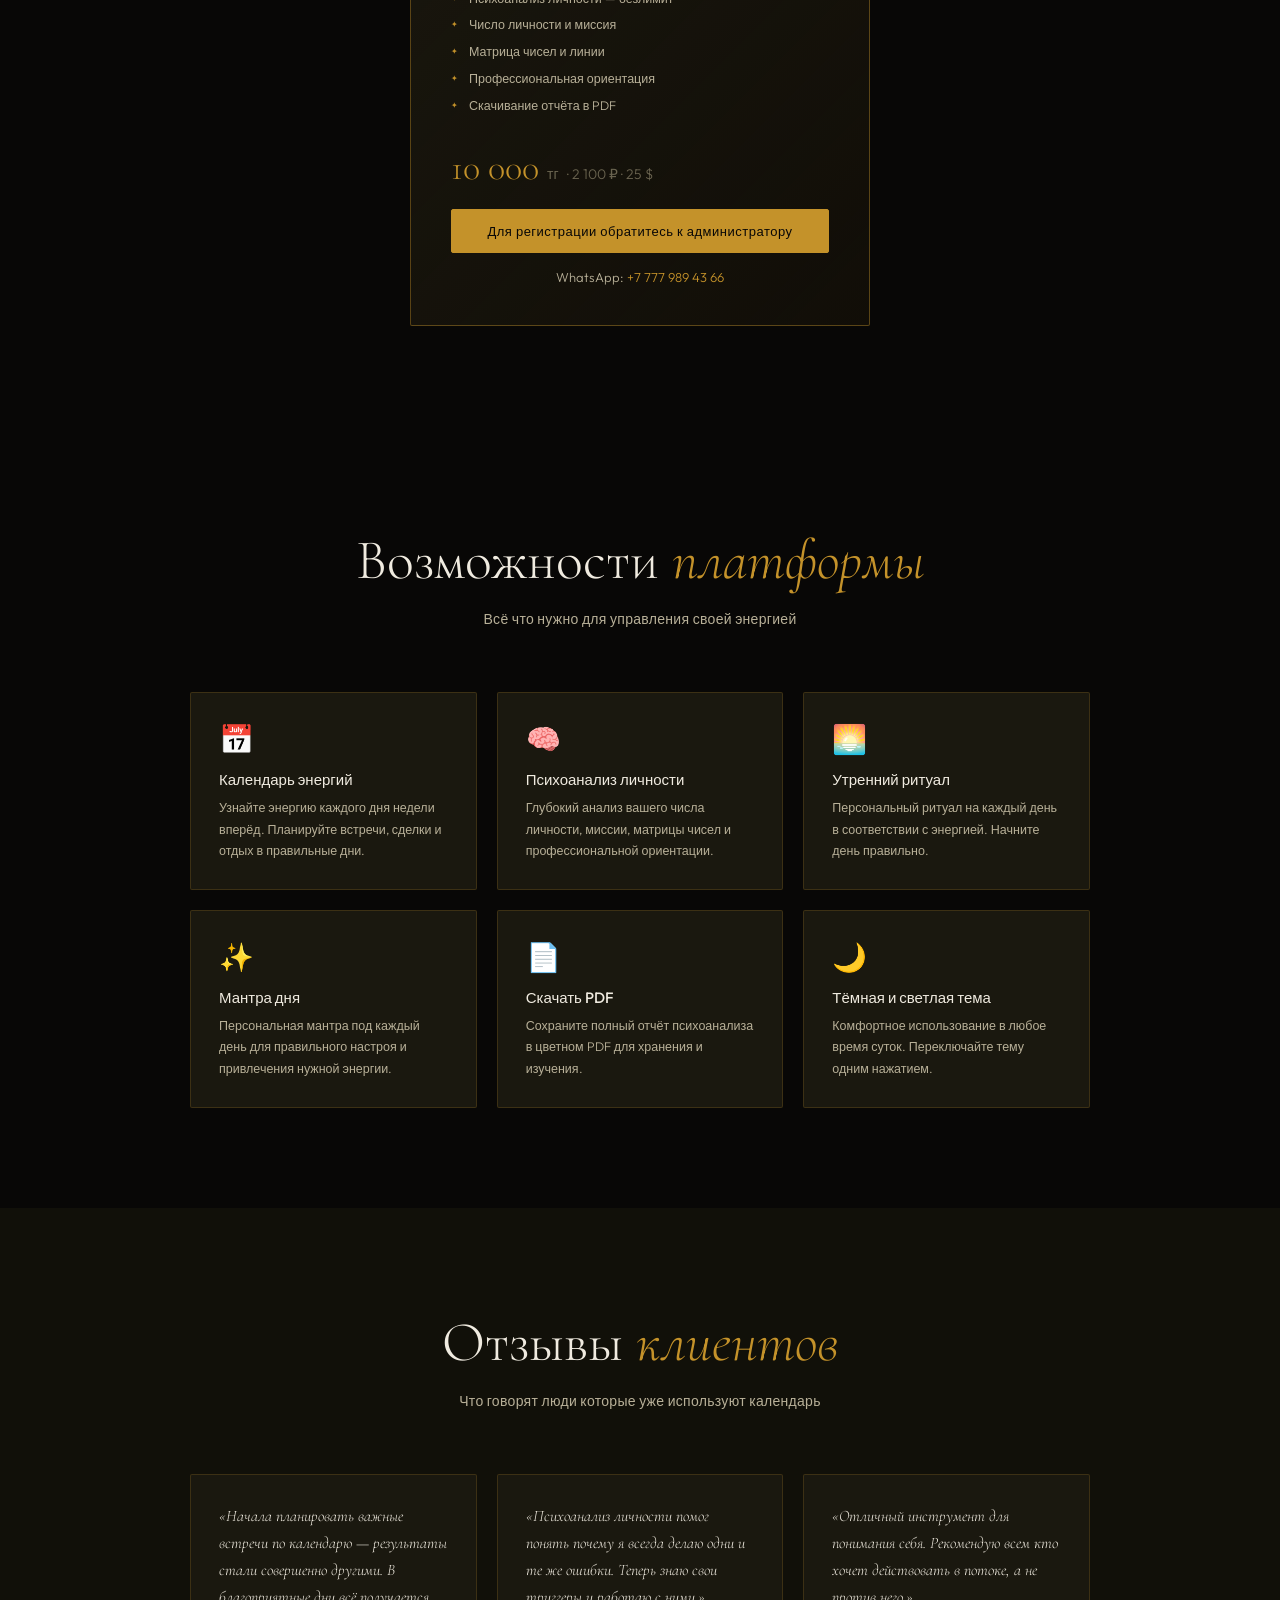
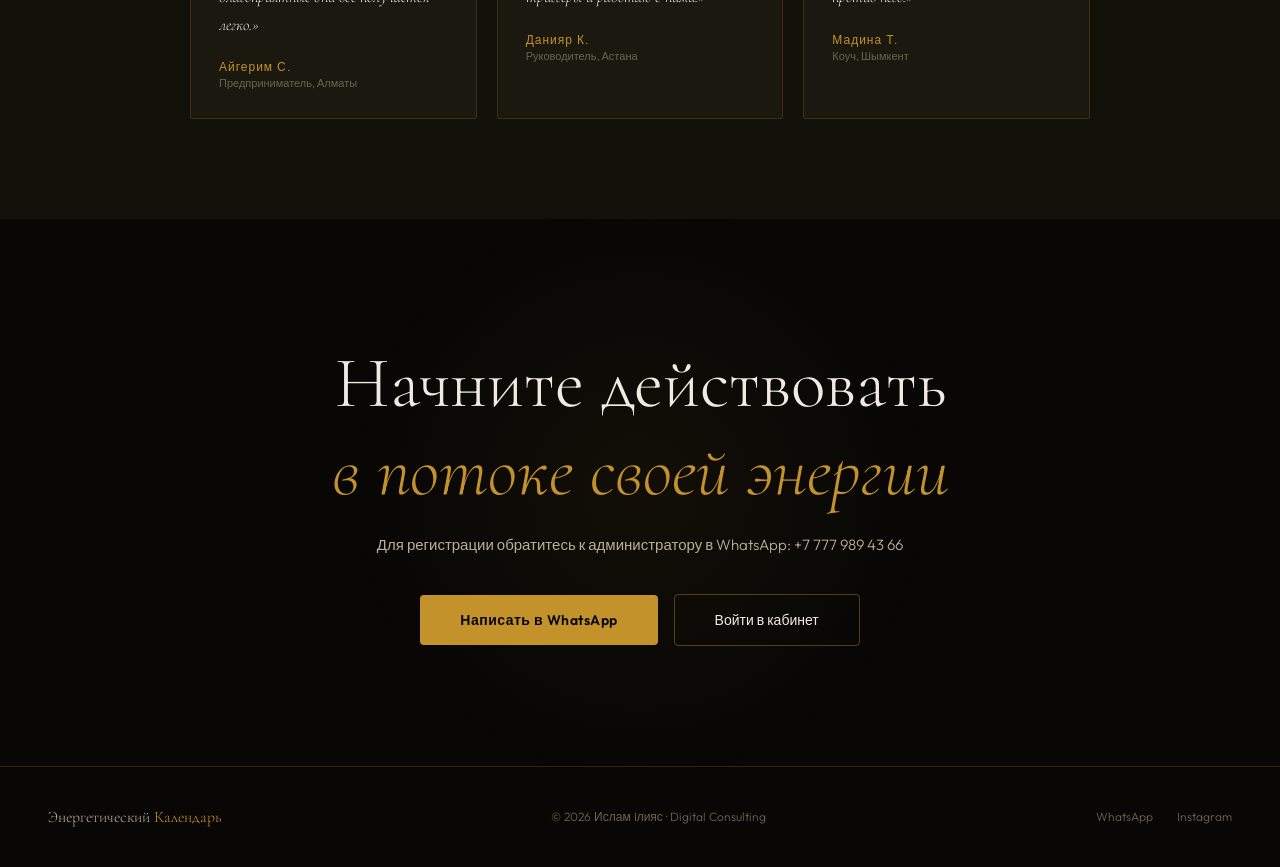
==== commit b039df5d: "Update index.html" ====
--- a/index.html
+++ b/index.html
@@ -72,7 +72,9 @@
 .section-title span{color:var(--gold);font-style:italic;}
 .section-sub{text-align:center;font-size:14px;color:var(--text2);margin-bottom:64px;letter-spacing:0.3px;}
 
-.products-grid{display:grid;grid-template-columns:repeat(2,1fr);gap:24px;max-width:900px;margin:0 auto;}
+.products-grid{display:grid;grid-template-columns:1fr;gap:24px;max-width:460px;margin:0 auto;}
+.product-contact{margin-top:16px;text-align:center;font-size:13px;color:var(--text2);}
+.product-contact a{color:var(--gold);text-decoration:none;}
 
 .product-card{background:var(--dark3);border:1px solid var(--border);border-radius:2px;padding:40px;position:relative;overflow:hidden;transition:transform 0.3s,border-color 0.3s;}
 .product-card::before{content:'';position:absolute;top:0;left:0;right:0;height:1px;background:linear-gradient(to right,transparent,var(--gold),transparent);opacity:0;transition:opacity 0.3s;}
@@ -149,7 +151,7 @@
   .hero{padding:100px 24px 60px;}
   .stats{gap:40px;padding:40px 24px;}
   .section,.how-section,.testimonials,.cta-section{padding:60px 24px;}
-  .products-grid,.steps,.features-grid,.testimonials-grid{grid-template-columns:1fr;}
+  .features-grid,.testimonials-grid{grid-template-columns:1fr;}
   footer{padding:30px 24px;flex-direction:column;text-align:center;}
   .footer-contacts{justify-content:center;}
 }
@@ -162,7 +164,6 @@
   <div class="nav-logo">Энергетический <span>Календарь</span></div>
   <div class="nav-links">
     <a href="#products">Тарифы</a>
-    <a href="#how">Как работает</a>
     <a href="#features">Возможности</a>
   </div>
   <a href="login.html" class="nav-btn">Войти</a>
@@ -182,7 +183,7 @@
       Планируйте важные события в соответствии с вашим внутренним ритмом.
     </p>
     <div class="hero-actions">
-      <a href="login.html?action=register" class="btn-primary">Начать бесплатно</a>
+      <a href="https://wa.me/77779894366" class="btn-primary" target="_blank" rel="noopener">Обратиться к администратору</a>
       <a href="#products" class="btn-secondary">Узнать больше</a>
     </div>
   </div>
@@ -203,8 +204,8 @@
     <div class="stat-label">Дней в году</div>
   </div>
   <div class="stat-item">
-    <div class="stat-num">2</div>
-    <div class="stat-label">Продукта</div>
+    <div class="stat-num">1</div>
+    <div class="stat-label">Тариф — всё включено</div>
   </div>
   <div class="stat-item">
     <div class="stat-num">∞</div>
@@ -214,63 +215,24 @@
 
 <!-- Products -->
 <section class="section" id="products">
-  <h2 class="section-title reveal">Выберите свой <span>тариф</span></h2>
-  <p class="section-sub reveal">Два продукта для глубокого понимания себя и своей энергии</p>
+  <h2 class="section-title reveal">Ваш <span>тариф</span></h2>
+  <p class="section-sub reveal">Полный доступ для глубокого понимания себя и своей энергии</p>
   <div class="products-grid reveal">
-    <div class="product-card">
-      <div class="product-badge">Базовый</div>
-      <div class="product-name">Энергетический Календарь</div>
-      <p class="product-desc">Ежедневный компас для планирования жизни по вашей личной энергии</p>
-      <ul class="product-features">
-        <li>Энергия личного дня</li>
-        <li>Энергия общего дня</li>
-        <li>Энергия месяца</li>
-        <li>Энергия года с мантрой</li>
-        <li>Рекомендации на неделю вперёд</li>
-        <li>Утренний ритуал дня</li>
-        <li class="locked">Психоанализ личности (3 попытки)</li>
-      </ul>
-      <div class="product-price">15 000 <span>тг</span></div>
-      <a href="login.html?action=register&plan=basic" class="product-btn">Выбрать тариф</a>
-    </div>
     <div class="product-card featured">
       <div class="product-badge">Полный доступ</div>
       <div class="product-name">Полный пакет</div>
       <p class="product-desc">Календарь + полный психоанализ личности для максимального понимания себя</p>
       <ul class="product-features">
-        <li>Всё из базового тарифа</li>
+        <li>Энергия личного дня, месяца и года</li>
         <li>Психоанализ личности — безлимит</li>
         <li>Число личности и миссия</li>
         <li>Матрица чисел и линии</li>
         <li>Профессиональная ориентация</li>
-        <li>Совместимость с партнёрами</li>
         <li>Скачивание отчёта в PDF</li>
       </ul>
-      <div class="product-price">30 000 <span>тг</span></div>
-      <a href="login.html?action=register&plan=full" class="product-btn primary">Выбрать тариф</a>
-    </div>
-  </div>
-</section>
-
-<!-- How it works -->
-<section class="how-section" id="how">
-  <h2 class="section-title reveal">Как это <span>работает</span></h2>
-  <p class="section-sub reveal">Три простых шага до вашего персонального анализа</p>
-  <div class="steps">
-    <div class="step reveal">
-      <div class="step-num">01</div>
-      <div class="step-title">Зарегистрируйтесь</div>
-      <p class="step-desc">Создайте аккаунт за 30 секунд. Введите email и придумайте пароль.</p>
-    </div>
-    <div class="step reveal">
-      <div class="step-num">02</div>
-      <div class="step-title">Введите дату рождения</div>
-      <p class="step-desc">Система автоматически рассчитает все ваши энергетические показатели.</p>
-    </div>
-    <div class="step reveal">
-      <div class="step-num">03</div>
-      <div class="step-title">Планируйте жизнь</div>
-      <p class="step-desc">Используйте рекомендации каждый день для принятия правильных решений.</p>
+      <div class="product-price">10 000 <span>тг</span> <span>· 2 100 ₽ · 25 $</span></div>
+      <a href="https://wa.me/77779894366" class="product-btn primary" target="_blank" rel="noopener">Для регистрации обратитесь к администратору</a>
+      <p class="product-contact">WhatsApp: <a href="https://wa.me/77779894366" target="_blank" rel="noopener">+7 777 989 43 66</a></p>
     </div>
   </div>
 </section>
@@ -339,9 +301,9 @@
 <!-- CTA -->
 <section class="cta-section">
   <h2 class="cta-title reveal">Начните действовать<br><span>в потоке своей энергии</span></h2>
-  <p class="cta-sub reveal">Зарегистрируйтесь бесплатно и получите доступ к календарю прямо сейчас</p>
+  <p class="cta-sub reveal">Для регистрации обратитесь к администратору в WhatsApp: +7 777 989 43 66</p>
   <div class="hero-actions reveal">
-    <a href="login.html?action=register" class="btn-primary">Начать бесплатно</a>
+    <a href="https://wa.me/77779894366" class="btn-primary" target="_blank" rel="noopener">Написать в WhatsApp</a>
     <a href="login.html" class="btn-secondary">Войти в кабинет</a>
   </div>
 </section>
@@ -351,7 +313,7 @@
   <div class="footer-logo">Энергетический <span>Календарь</span></div>
   <div class="footer-text">© 2026 Ислам Iлияс · Digital Consulting</div>
   <div class="footer-contacts">
-    <a href="https://wa.me/77001234567">WhatsApp</a>
+    <a href="https://wa.me/77779894366">WhatsApp</a>
     <a href="https://instagram.com/islam_ilyas">Instagram</a>
   </div>
 </footer>
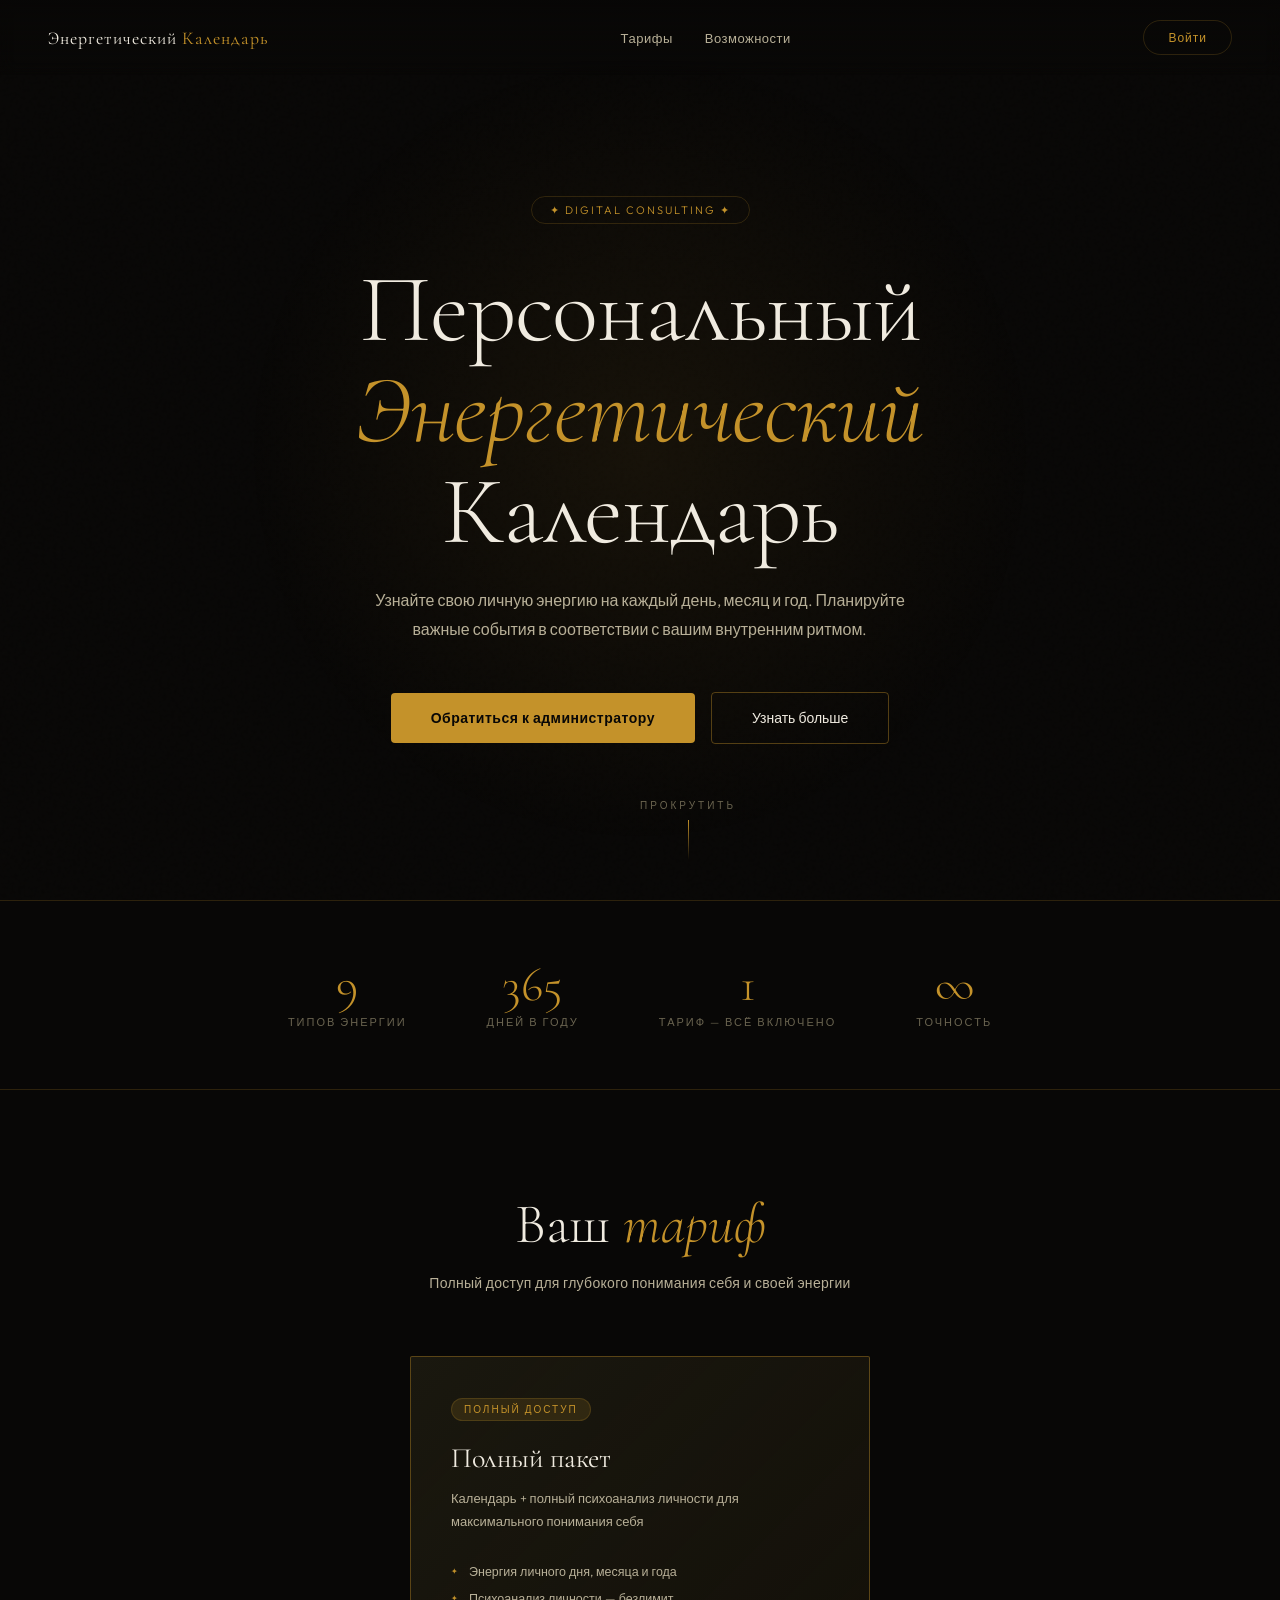
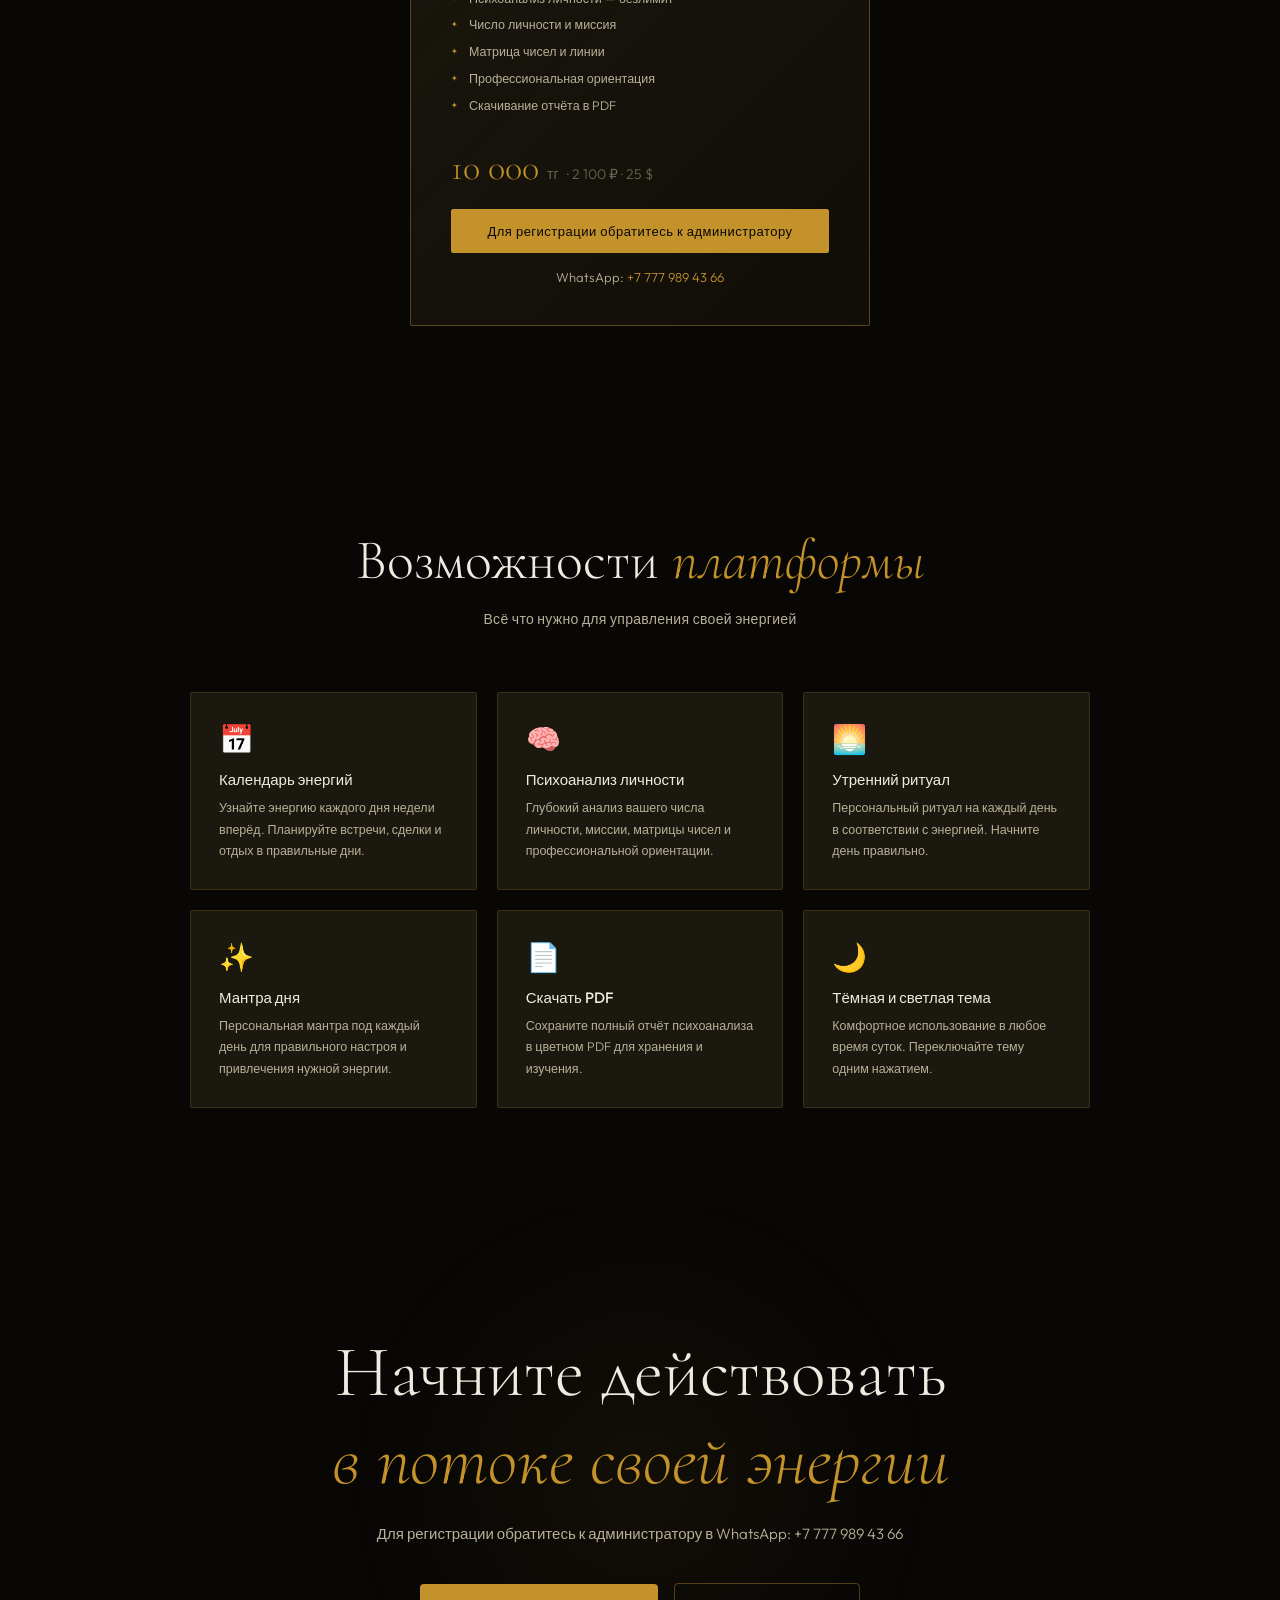
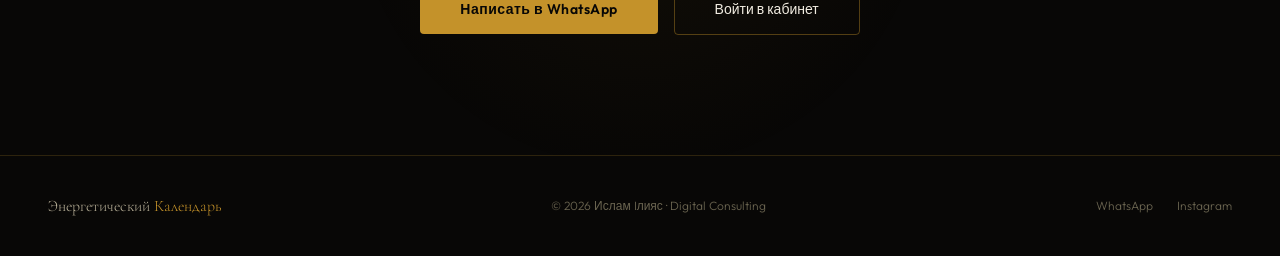
==== commit 36d0e387: "Add files via upload" ====
--- a/index.html
+++ b/index.html
@@ -275,29 +275,6 @@
   </div>
 </section>
 
-<!-- Testimonials -->
-<section class="testimonials">
-  <h2 class="section-title reveal">Отзывы <span>клиентов</span></h2>
-  <p class="section-sub reveal">Что говорят люди которые уже используют календарь</p>
-  <div class="testimonials-grid">
-    <div class="testimonial-card reveal">
-      <p class="testimonial-text">«Начала планировать важные встречи по календарю — результаты стали совершенно другими. В благоприятные дни всё получается легко.»</p>
-      <div class="testimonial-author">Айгерим С.</div>
-      <div class="testimonial-role">Предприниматель, Алматы</div>
-    </div>
-    <div class="testimonial-card reveal">
-      <p class="testimonial-text">«Психоанализ личности помог понять почему я всегда делаю одни и те же ошибки. Теперь знаю свои триггеры и работаю с ними.»</p>
-      <div class="testimonial-author">Данияр К.</div>
-      <div class="testimonial-role">Руководитель, Астана</div>
-    </div>
-    <div class="testimonial-card reveal">
-      <p class="testimonial-text">«Отличный инструмент для понимания себя. Рекомендую всем кто хочет действовать в потоке, а не против него.»</p>
-      <div class="testimonial-author">Мадина Т.</div>
-      <div class="testimonial-role">Коуч, Шымкент</div>
-    </div>
-  </div>
-</section>
-
 <!-- CTA -->
 <section class="cta-section">
   <h2 class="cta-title reveal">Начните действовать<br><span>в потоке своей энергии</span></h2>
